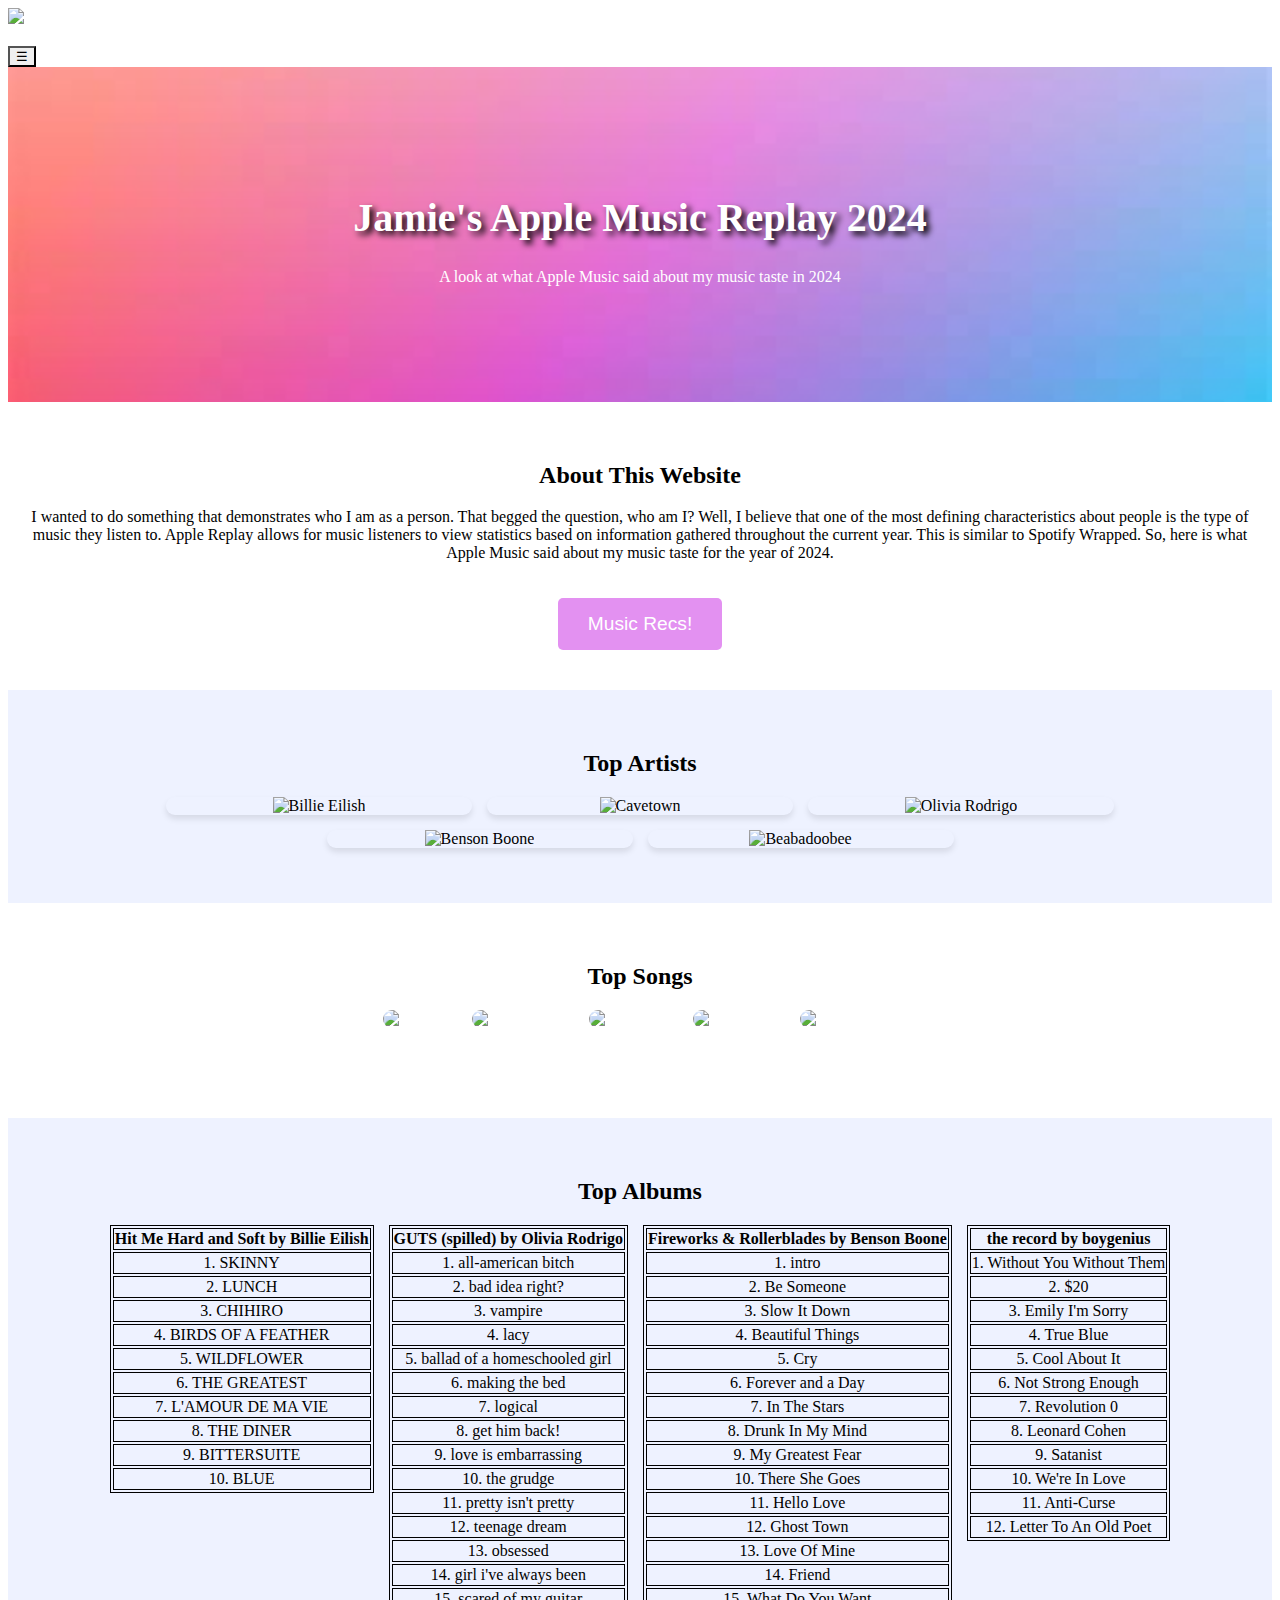
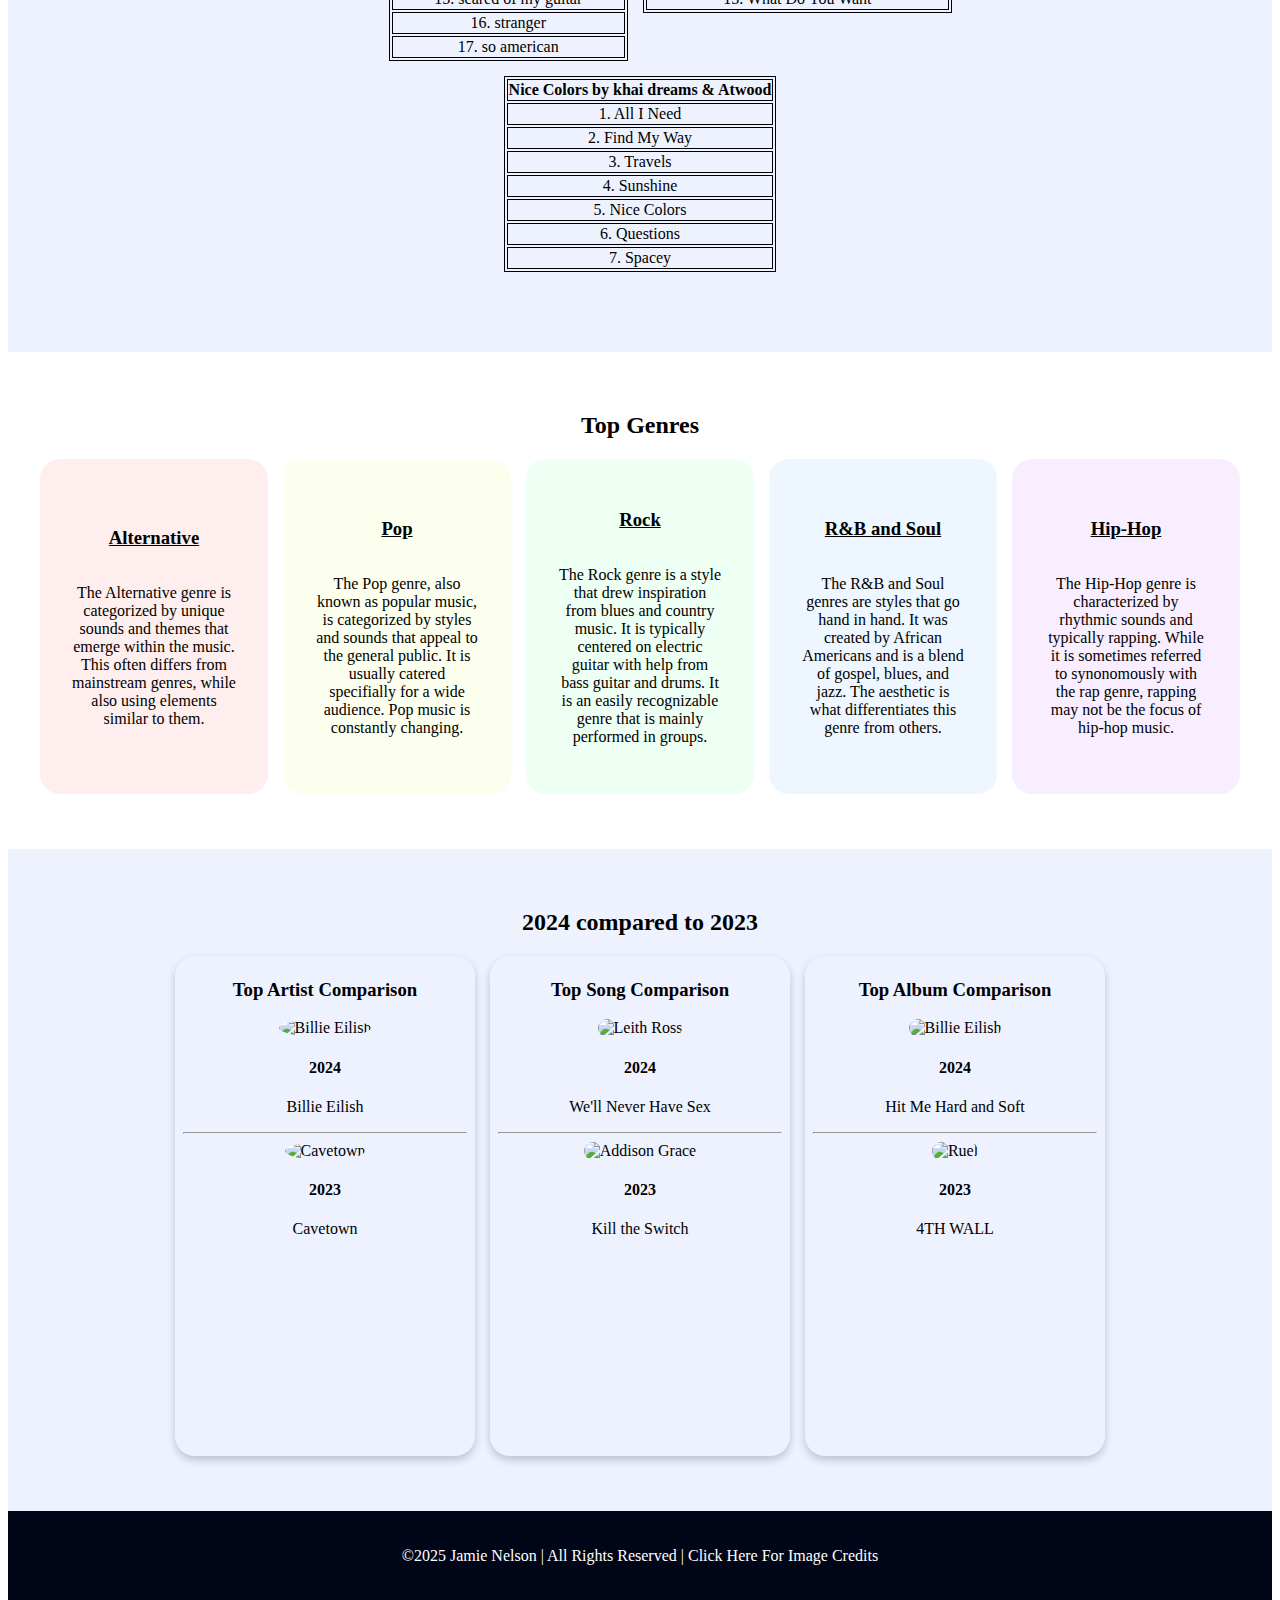
==== index.html @ 1825f65f "Update and rename project4.html to index.html" ====
<!DOCTYPE html>
<html lang="en">

<head>
    <meta charset="UTF-8">
    <meta name="viewport" content="width=device-width, intial scale=1.0">
    <title>Apple Music Replay 2024</title>
    <link rel="stylesheet" href="project4.css">
</head>

<body>

    <nav class="navbar">
        <a href="project4.html" class="logo">
            <img src="images/musicimg.png" class="nav-img">
        </a>
            <div class="nav-links" id="navLinks">
                <a href="project4.html">Home</a>
                <a href="aboutme.html">About Me</a>
                <a href="citations.html">Citations</a>
               <!-- <a href="citations.html">Citations</a> -->
        </div>
        <button class="mobile-menu-btn" onclick="toggleMenu()">☰</button>
    </nav>

    <header class="banner">
        <h1>Jamie's Apple Music Replay 2024</h1>
        <p>A look at what Apple Music said about my music taste in 2024</p>
    </header>

    <section class="static-content">
        <h2>About This Website</h2>
        <p>I wanted to do something that demonstrates who I am as a person. That begged the question, who am I? Well, I believe that one of the most defining characteristics about people is the type of music they listen to. Apple Replay allows for music listeners to view statistics based on information gathered throughout the current year. This is similar to Spotify Wrapped. So, here is what Apple Music said about my music taste for the year of 2024.</p>
        <button onclick="document.getElementById('signup-form').style.display='block'">Music Recs!</button>
        <div id="signup-form" class="form-popup">
            <form class="form-container">
                <h2>Want to expand your music taste? Let me know and I can recommend you some awesome people to start listening to!</h2>
                <label for="name">Full Name:</label>
                <input type="text" id="name" placeholder="Enter your name" required>
                <label for="email">Email:</label>
                <input type="email" id="email" placeholder="Enter your email" required>
                <button type="submit" class="btn">Submit</button>
                <button type="button" class="btn cancel" onclick="document.getElementById('signup-form').style.display='none'">Close</button>
            </form>
        </div>
    </section>

    <section class="top-artists">
        <h2>Top Artists</h2>
        <div class="artist-container">
            <div class="container-item">
                <img src="images/billie.jpg" alt="Billie Eilish">
                <div class="container-item-overlay">Billie Eilish</div>
            </div>
            <div class="container-item">
                <img src="images/cavetown.jpg" alt="Cavetown">
                <div class="container-item-overlay">Cavetown</div>
            </div>
            <div class="container-item">
                <img src="images/olivia.jpg" alt="Olivia Rodrigo">
                <div class="container-item-overlay">Olivia Rodrigo</div>
            </div>
        </div>
        <div class="artist-container-2">
            <div class="container-item">
                <img src="images/benson.jpg" alt="Benson Boone">
                <div class="container-item-overlay">Benson Boone</div>
            </div>
            <div class="container-item">
                <img src="images/bea.jpg" alt="Beabadoobee">
                <div class="container-item-overlay">Beabadoobee</div>
            </div>
        </div>
    </section>

    <section class="top-songs">
        <h2>Top Songs</h2>
        <div class="songs-gallery">
            <div class="song">
                <a href="https://www.youtube.com/watch?v=EHFvp36TfYM" target="_blank">
                    <img src="images/ross.jpg" alt="Leith Ross">
                </a>
                <a href="https://www.youtube.com/watch?v=avkDj8YI5Cg" target="_blank">
                    <img src="images/addison.jpg" alt="Addison Grace">
                </a>
                <a href="https://www.youtube.com/watch?v=EO_i9nHvCEk" target="_blank">
                    <img src="images/khai.jpg" alt="Khai Dreams">
                </a>
                <a href="https://www.youtube.com/watch?v=o0tqEQ331go" target="_blank">
                    <img src="images/faye.png" alt="Faye Webster">
                </a>
            <a href="https://www.youtube.com/watch?v=6W8no5Fmogo" target="_blank">
                <img src="images/kahan.jpg" alt="Noah Kahan">
            </a>
            </div>
        </div>
    </section>

    <section class="top-albums">
        <h2>Top Albums</h2>
        <div class="album-tables">
        <div class="billie-table">
            <table>
                <thead>
                    <tr>
                        <th scope="col"><b>Hit Me Hard and Soft by Billie Eilish</b></th>
                    </tr>
                </thead>
                <tbody>
                    <tr>
                        <td>1. SKINNY</td>
                    <tr>
                        <td>2. LUNCH</td>
                    </tr>
                    <tr>
                        <td>3. CHIHIRO</td>
                    </tr>
                    <tr>
                        <td>4. BIRDS OF A FEATHER</td>
                    </tr>
                    <tr>
                        <td>5. WILDFLOWER</td>
                    </tr>
                    <tr>
                        <td>6. THE GREATEST</td>
                    </tr>
                    <tr>
                        <td>7. L'AMOUR DE MA VIE</td>
                    </tr>
                    <tr>
                        <td>8. THE DINER</td>
                    </tr>
                    <tr>
                        <td>9. BITTERSUITE</td>
                    </tr>
                    <tr>
                        <td>10. BLUE</td>
                    </tr>
                </tbody>
            </table>
            </div>

            <div class="olivia-table">
                <table>
                    <thead>
                        <tr>
                            <th scope="col"><b>GUTS (spilled) by Olivia Rodrigo</b></th>
                        </tr>
                    </thead>
                    <tbody>
                        <tr>
                            <td>1. all-american bitch</td>
                        <tr>
                            <td>2. bad idea right?</td>
                        </tr>
                        <tr>
                            <td>3. vampire</td>
                        </tr>
                        <tr>
                            <td>4. lacy</td>
                        </tr>
                        <tr>
                            <td>5. ballad of a homeschooled girl</td>
                        </tr>
                        <tr>
                            <td>6. making the bed</td>
                        </tr>
                        <tr>
                            <td>7. logical</td>
                        </tr>
                        <tr>
                            <td>8. get him back!</td>
                        </tr>
                        <tr>
                            <td>9. love is embarrassing</td>
                        </tr>
                        <tr>
                            <td>10. the grudge</td>
                        </tr>
                        <tr>
                            <td>11. pretty isn't pretty</td>
                        </tr>
                        <tr>
                            <td>12. teenage dream</td>
                        </tr>
                        <tr>
                            <td>13. obsessed</td>
                        </tr>
                        <tr>
                            <td>14. girl i've always been</td>
                        </tr>
                        <tr>
                            <td>15. scared of my guitar</td>
                        </tr>
                        <tr>
                            <td>16. stranger</td>
                        </tr>
                        <tr>
                            <td>17. so american</td>
                        </tr>
                    </tbody>
                </table>
            </div>

            <div class="beson-table">
                <table>
                    <thead>
                        <tr>
                            <th scope="col"><b>Fireworks & Rollerblades by Benson Boone</b></th>
                        </tr>
                    </thead>
                    <tbody>
                        <tr>
                            <td>1. intro</td>
                        <tr>
                            <td>2. Be Someone</td>
                        </tr>
                        <tr>
                            <td>3. Slow It Down</td>
                        </tr>
                        <tr>
                            <td>4. Beautiful Things</td>
                        </tr>
                        <tr>
                            <td>5. Cry</td>
                        </tr>
                        <tr>
                            <td>6. Forever and a Day</td>
                        </tr>
                        <tr>
                            <td>7. In The Stars</td>
                        </tr>
                        <tr>
                            <td>8. Drunk In My Mind</td>
                        </tr>
                        <tr>
                            <td>9. My Greatest Fear</td>
                        </tr>
                        <tr>
                            <td>10. There She Goes</td>
                        </tr>
                        <tr>
                            <td>11. Hello Love</td>
                        </tr>
                        <tr>
                            <td>12. Ghost Town</td>
                        </tr>
                        <tr>
                            <td>13. Love Of Mine</td>
                        </tr>
                        <tr>
                            <td>14. Friend</td>
                        </tr>
                        <tr>
                            <td>15. What Do You Want</td>
                        </tr>
                    </tbody>
                </table>
            </div>

            <div class="boygenuis-table">
                <table>
                    <thead>
                        <tr>
                            <th scope="col"><b>the record by boygenius</b></th>
                        </tr>
                    </thead>
                    <tbody>
                        <tr>
                            <td>1. Without You Without Them</td>
                        <tr>
                            <td>2. $20</td>
                        </tr>
                        <tr>
                            <td>3. Emily I'm Sorry</td>
                        </tr>
                        <tr>
                            <td>4. True Blue</td>
                        </tr>
                        <tr>
                            <td>5. Cool About It</td>
                        </tr>
                        <tr>
                            <td>6. Not Strong Enough</td>
                        </tr>
                        <tr>
                            <td>7. Revolution 0</td>
                        </tr>
                        <tr>
                            <td>8. Leonard Cohen</td>
                        </tr>
                        <tr>
                            <td>9. Satanist</td>
                        </tr>
                        <tr>
                            <td>10. We're In Love</td>
                        </tr>
                        <tr>
                            <td>11. Anti-Curse</td>
                        </tr>
                        <tr>
                            <td>12. Letter To An Old Poet</td>
                        </tr>
                    </tbody>
                </table>
            </div>

            <div class="khai-table">
                <table>
                    <thead>
                        <tr>
                            <th scope="col"><b>Nice Colors by khai dreams & Atwood</b></th>
                        </tr>
                    </thead>
                    <tbody>
                        <tr>
                            <td>1. All I Need</td>
                        <tr>
                            <td>2. Find My Way</td>
                        </tr>
                        <tr>
                            <td>3. Travels</td>
                        </tr>
                        <tr>
                            <td>4. Sunshine</td>
                        </tr>
                        <tr>
                            <td>5. Nice Colors</td>
                        </tr>
                        <tr>
                            <td>6. Questions</td>
                        </tr>
                        <tr>
                            <td>7. Spacey</td>
                        </tr>
                    </tbody>
                </table>
            </div>
        </div>
    </section>

    <section class="genres">
        <h2>Top Genres</h2>
        <div class="genres-grid">
            <div class="genre alternative">
                <h3><u>Alternative</u></h3>
                <p>The Alternative genre is categorized by unique sounds and themes that emerge within the music. This often differs from mainstream genres, while also using elements similar to them.</p>
            </div>
            <div class="genre pop">
                <h3><u>Pop</u></h3>
                <p>The Pop genre, also known as popular music, is categorized by styles and sounds that appeal to the general public. It is usually catered specifially for a wide audience. Pop music is constantly changing.</p>
            </div>
            <div class="genre rock">
                <h3><u>Rock</u></h3>
                <p>The Rock genre is a style that drew inspiration from blues and country music. It is typically centered on electric guitar with help from bass guitar and drums. It is an easily recognizable genre that is mainly performed in groups.</p>
            </div>
            <div class="genre soul">
                <h3><u>R&B and Soul</u></h3>
                <p>The R&B and Soul genres are styles that go hand in hand. It was created by African Americans and is a blend of gospel, blues, and jazz. The aesthetic is what differentiates this genre from others.</p>
            </div>
            <div class="genre hip-hop">
                <h3><u>Hip-Hop</u></h3>
                <p>The Hip-Hop genre is characterized by rhythmic sounds and typically rapping. While it is sometimes referred to synonomously with the rap genre, rapping may not be the focus of hip-hop music.</p>
            </div>
        </div>
    </section>

    <section class="comparison">
        <h2>2024 compared to 2023</h2>
        <div class="comp-grid">
            <div class="artist-comp">
                <h3>Top Artist Comparison</h3>
                <img class="hmhas-img" src="images/hmhas.png" alt="Billie Eilish">
                <div class="container">
                    <h4>2024</h4>
                    <p>Billie Eilish</p>
                </div>
                <hr>
                <img class="robin-img" src="images/robin.jpg" alt="Cavetown">
                <div class="container">
                    <h4>2023</h4>
                    <p>Cavetown</p>
                </div>
            </div>
            <div class="song-comp">
                <h3>Top Song Comparison</h3>
                <img class="leith-img" src="images/ross.jpg" alt="Leith Ross">
                <div class="container">
                    <h4>2024</h4>
                    <p>We'll Never Have Sex</p>
                </div>
                <hr>
                <img class="grace-img" src="images/immaturing.jpg" alt="Addison Grace">
                <div class="container">
                    <h4>2023</h4>
                    <p>Kill the Switch</p>
                </div>
            </div>
            <div class="album-comp">
                <h3>Top Album Comparison</h3>
                <img class="eilish-img" src="images/eilishalbum.jpg" alt="Billie Eilish">
                <div class="container">
                    <h4>2024</h4>
                    <p>Hit Me Hard and Soft</p>
                </div>
                <hr>
                <img class="wall-img" src="images/4wall.jpg" alt="Ruel">
                <div class="container">
                    <h4>2023</h4>
                    <p>4TH WALL</p>
                </div>
            </div>
        </div>
    </section>

    <footer>
        <p>
            &copy;2025 Jamie Nelson 
            | 
            All Rights Reserved 
            | 
            <a href="https://docs.google.com/document/d/1cYRvYwwZ8LylszSartQWg-EEvl5zUeFM9JpId_rjpEs/edit?usp=sharingClick" target="_blank"> Click Here For Image Credits</a>
        </p>
    </footer>
</body>
</html>
---- project4.css ----
* {
    box-sizing:border-box;
}

/* header styling */
.banner h1 {
    font-size: 2.5em;
}

.banner {
    background: url(header.jpg) center / cover no-repeat;
    text-align: center;
    color: white;
    padding: 100px 20px;
}

h1 {
    display: block;
    font-size: 2em;
    margin-block-start: 0.67em;
    margin-block-end: 0.67em;
    margin-inline-start: 0px;
    margin-inline-end: 0px;
    font-weight: bold;
    unicode-bidi: isolate;
    font-family: 'Times New Roman', Times, serif;
    text-shadow: 4px 4px 6px black;
}

/* button styling and functionability */
.static-content {
    text-align: center;
    padding: 40px 20px;
    background: white;
}

.static-content button {
    background: #e391f1;
    color: white;
    padding: 15px 30px;
    border: none;
    cursor: pointer;
    font-size: 1.2em;
    border-radius: 5px;
    margin-top: 20px;
}

.form-container .btn {
    background: #e391f1;
    color: white;
    padding: 10px;
    margin-top: 10px;
    border: none;
    cursor: pointer;
    font-size: 1em;
    border-radius: 5px;
}

/* * form styling and functionability */
.form-popup {
    display: none;
    position: fixed;
    top: 50%;
    left: 50%;
    transform: translate(-50%, -50%);
    background: white;
    padding: 20px;
    border-radius: 10px;
    box-shadow: 0 0 15px rgba(0, 0, 0, 0.2);
    width: 400px;
    z-index:3000;
}

.form-container {
    display: flex;
    flex-direction: column;
}

.form-container input {
    padding: 10px;
    margin-top: 5px;
    border: 1px solid #ccc;
    border-radius: 5px;
}

input:not([type="image" i], [type="range" i], [type="checkbox" i], [type="radio" i]) {
    overflow: clip !important;
}

.form-container label {
    font-weight: bold;
    margin-top: 10px;
}

label {
    cursor: default;
}

div {
    display: block;
    unicode-bidi: isolate;
}

/* button styling and functionability */
button {
    appearance: auto;
    color: buttontext;
    letter-spacing: normal;
    word-spacing: normal;
    line-height: normal;
    text-transform: none;
    text-indent: 0px;
    text-shadow: none;
    display: inline-block;
    text-align: center;
    align-items: flex-start;
    cursor: default;
    box-sizing: border-box;
    background-color: buttonface;
    margin: 0em;
    padding-block: 1px;
    padding-inline: 6px;
    border-width: 2px;
    border-style: outset;
    border-color: buttonborder;
    border-image: initial;
}

input {
    text-rendering: auto;
    color: fieldtext;
    letter-spacing: normal;
    word-spacing: normal;
    line-height: normal;
    text-transform: none;
    text-indent: 0px;
    text-shadow: none;
    display: inline-block;
    text-align: start;
    appearance: auto;
    cursor: text;
    background-color: field;
    margin: 0em;
    padding: 1px 0px;
    border-width: 2px;
    border-style: inset;
    border-color: light-dark(rgb(118, 118, 118), rgb(133, 133, 133));
    border-image: initial;
    padding-block: 1px;
    padding-inline: 2px;
}

/* h2 styling */
h2 {
    display: block;
    font-size: 1.5em;
    margin-block-start: 0.83em;
    margin-block-end: 0.83em;
    margin-inline-start: 0px;
    margin-inline-end: 0px;
    font-weight: bold;
    unicode-bidi: isolate;
}

/* paragraph styling */
p {
    display: block;
    margin-block-start: 1em;
    margin-block-end: 1em;
    margin-inline-start: 0px;
    margin-inline-end: 0px;
    unicode-bidi: isolate;
}

/* top artists section */
.top-artists {
    background-color: #eef2ff;
    padding: 40px 20px;
    text-align: center;
}

/* Top Artists container */
.artist-container {
    display: flex;
    flex-wrap: wrap;
    justify-content: center;
    gap: 15px;
    margin-bottom:15px;
}

.artist-container-2 {
    display: flex;
    flex-wrap: wrap;
    justify-content: center;
    gap: 15px;
    margin-bottom: 15px;
}

/* Grid item styling */
.container-item {
    position: relative; 
    border-radius: 20px;
    overflow: hidden;
    box-shadow: 0 4px 6px rgba(0, 0, 0, 0.1);
    width: 25%;
}

/* Image styling inside grid items */
.container-item img {
    width: 100%;
    object-fit: cover;
    transition: transform 0.3s ease;
    height: 250px;
}

/* Hover effect on grid images */
.container-item:hover img {
    transform: scale(1.05);
}

/* Overlay effect on hover */
.container-item-overlay {
    position: absolute; 
    top: 0; 
    left: 0; 
    height:100%;
    width:100%;
    background-color: rgba(0, 0, 0, 0.7); 
    color: white;
    display: flex;
    align-items: center; 
    justify-content: center; 
    text-align: center; 
    font-size: 20px;
    opacity: 0; 
    transition: opacity 0.3s ease;
}

/* Show overlay on hover */
.container-item:hover .container-item-overlay {
    opacity: 1;
}

/* top songs section */
.top-songs {
    text-align: center;
    padding: 40px 20px;
    background: white;
}

.songs-gallery {
    display: flex;
    flex-wrap: wrap;
    justify-content: center;
    margin-bottom: 50px;
    gap: 15px;
}

/* top songs images styling */
.top-songs img {
    width: 200px;
    height: 200px;
    border-radius: 10px;
}

.song {
    flex: 1 1;
}

/* top albums section */
.top-albums {
    text-align: center;
    padding: 40px 20px;
    background-color:#eef2ff;
}

table, th, td {
    border: 1px solid black;
}

.album-tables {
    display: flex;
    flex-wrap:wrap;
    flex: 1 1;
    justify-content: center;
    gap: 15px;
    margin-bottom: 40px;
}

.top-albums {
    text-align: center;
    padding: 40px 20px;
    background-color:#eef2ff;
}

/* top genres section*/
.genres {
    padding: 40px 20px;
    background: #ffffff;
    text-align: center;
}

/* grid styling */
.genres-grid {
    display: grid;
    grid-template-columns: repeat(5, 1fr);
    grid-template-rows: auto auto;
    gap: 15px;
    max-width: 1200px;
    margin: 0 auto;
}

.genre {
    border-radius: 20px;
    display: flex;
    flex-direction: column;
    justify-content: center;
}

/* specified genres styling */
.genre.alternative {
    padding:2rem;
    background: #ffeeee;
    color: rgb(0, 0, 0);
}

.genre.pop {
    padding:2rem;
    background: #fcffee;
    color: rgb(0, 0, 0);
}

.genre.rock {
    padding:2rem;
    background: #eefff4;
    color: #000000;
}

.genre.soul {
    padding:2rem;
    background: #eef6ff;
    color: rgb(0, 0, 0);
}

.genre.hip-hop {
    padding:2rem;
    background: #f8eeff;
    color: #000000;
}

/* media adjustments for top genre section*/
@media (max-width: 992px) {
    .genres-grid {
        grid-template-columns: repeat(2, 1fr);
    }
    
    .genre.alternative,
    .genre.soul {
        grid-column: span 1;
    }
    
    .genre.pop,
    .genre.hip-hop {
        grid-row: span 1;
    }
}

@media (max-width: 576px) {
    .genres-grid {
        grid-template-columns: 1fr;
    }
    
    .genre {
        grid-column: 1 !important;
        grid-row: auto !important;
    }
}

/* 2024 compared to 2023 section */
.comparison {
    padding: 40px 20px;
    background-color:#eef2ff;
    text-align:center;
}

/* artists comparison section */
.artist-comp {
    box-shadow: 0 4px 8px 0 rgba(0,0,0,0.2);
    transition: 0.3s;
    width: 300px;
    height: 500px;
    border-radius: 20px; 
    padding: 4px 8px;
}
  
.hmhas-img {
    border-radius: 20px 20px 0 0;
    border-radius: 50%;
    width: 100px; 
    height: 100px;
    object-fit: cover;
}

.robin-img {
    border-radius: 20px 20px 0 0;
    border-radius: 50%;
    width: 100px; 
    height: 100px;
    object-fit: cover;
}

/* songs comparison section */
.song-comp {
    box-shadow: 0 4px 8px 0 rgba(0,0,0,0.2);
    transition: 0.3s;
    width: 300px;
    height: 500px;
    border-radius: 20px; 
    padding: 4px 8px;
}

.leith-img {
    width: 100px; 
    height: 100px;
    border-radius:10px;
}

.grace-img {
    width: 100px; 
    height: 100px;
    border-radius:10px;
}

/* ablum comparison section */
.album-comp {
    box-shadow: 0 4px 8px 0 rgba(0,0,0,0.2);
    transition: 0.3s;
    width: 300px;
    height: 500px;
    border-radius: 20px; 
    padding: 4px 8px;
}

.eilish-img {
    width: 100px; 
    height: 100px;
    border-radius:10px;
}

.wall-img {
    width: 100px; 
    height: 100px;
    border-radius:10px;
}

.comp-grid {
    display: flex;
    flex-wrap:wrap;
    flex: 1 1;
    justify-content: center;
    text-align: center;
    gap: 15px;
    margin-bottom: 15px;
}

/* footer styling */
footer {
    text-align: center;
    padding: 20px;
    background:#000517;
    color: #ffffff;
}

/* citations link */
a:link {
    color: rgb(255, 255, 255);
    background-color: transparent;
    text-decoration: none;
}

a:visited {
    color: rgb(255, 255, 255);
    background-color: transparent;
    text-decoration: none;
}
  
a:hover {
    color: #ffffff;
    background-color: transparent;
    text-decoration: underline;
  }
  
a:active {
    color: rgb(255, 255, 255);
    background-color: transparent;
    text-decoration: underline;
}
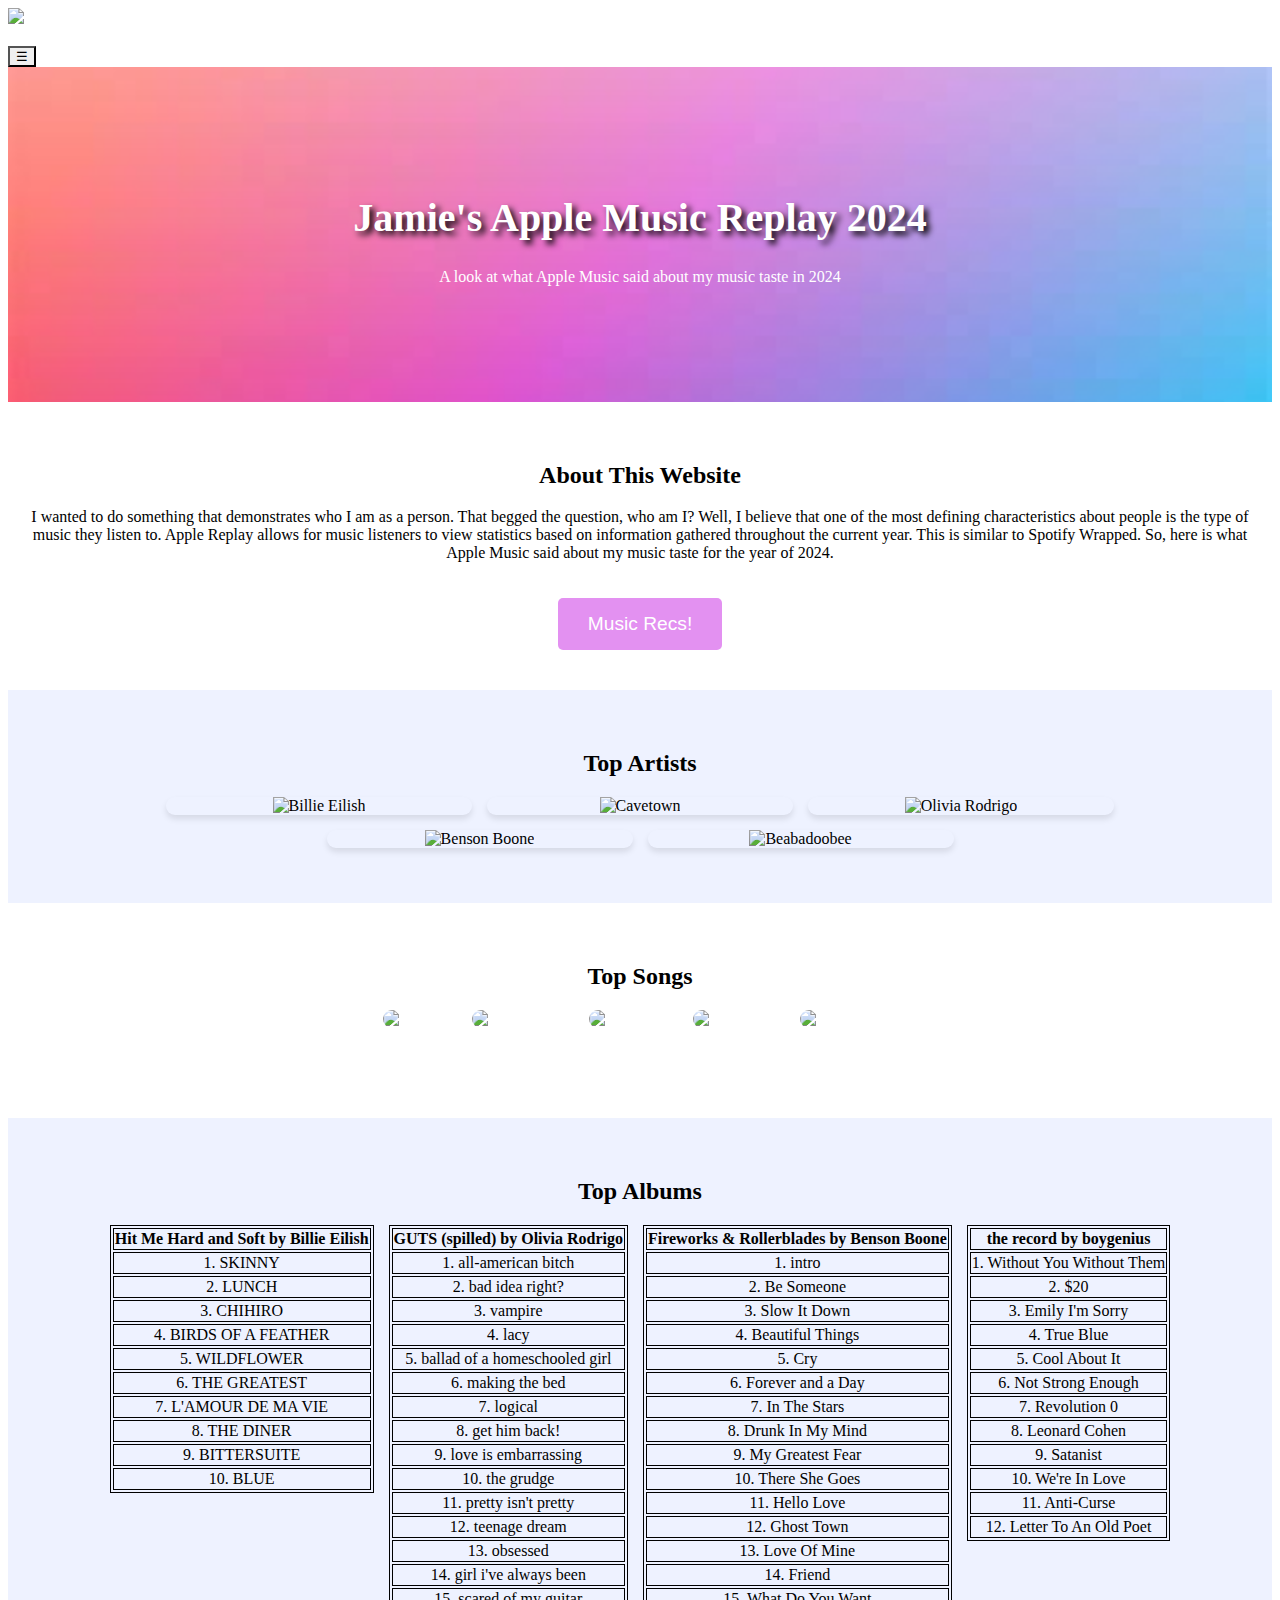
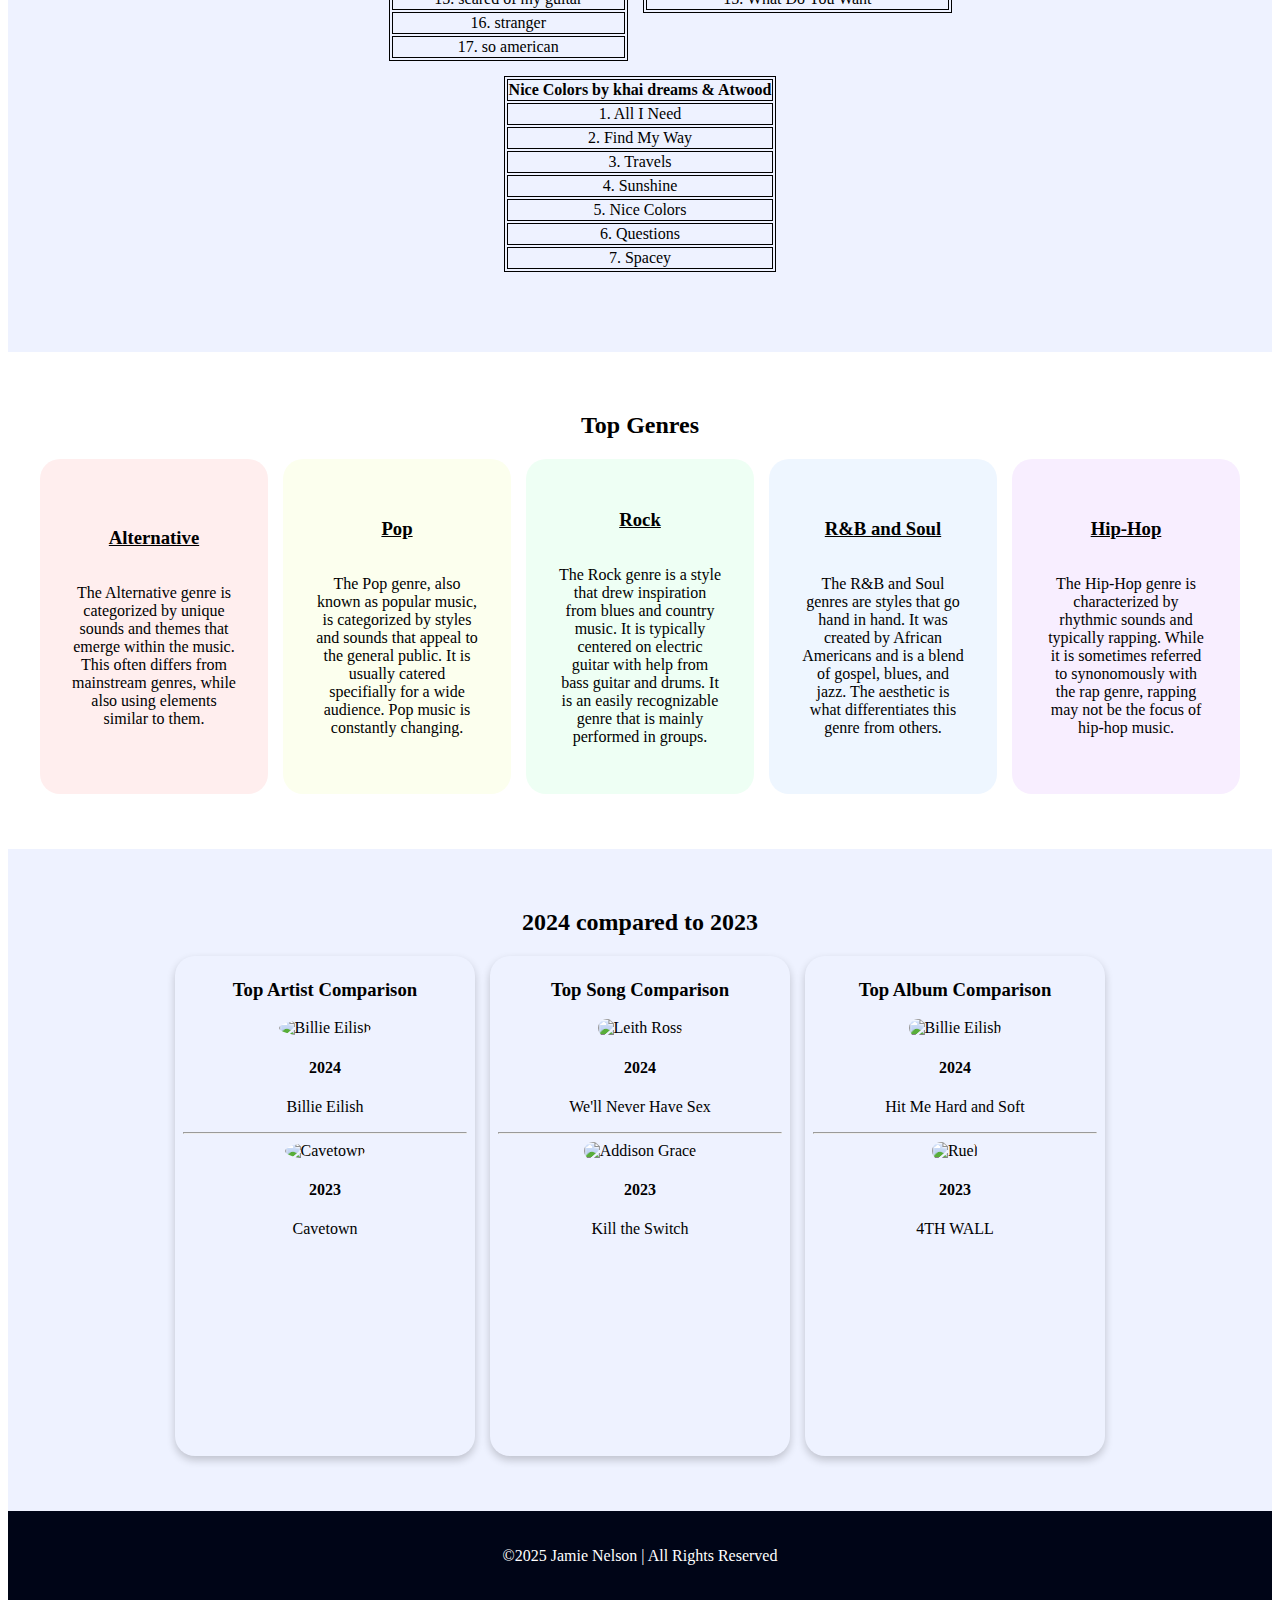
==== commit d89b8879: "Update and rename project4.html to index.html" ====
--- a/index.html
+++ b/index.html
@@ -18,7 +18,6 @@
                 <a href="project4.html">Home</a>
                 <a href="aboutme.html">About Me</a>
                 <a href="citations.html">Citations</a>
-               <!-- <a href="citations.html">Citations</a> -->
         </div>
         <button class="mobile-menu-btn" onclick="toggleMenu()">☰</button>
     </nav>
@@ -418,8 +417,6 @@
             &copy;2025 Jamie Nelson 
             | 
             All Rights Reserved 
-            | 
-            <a href="https://docs.google.com/document/d/1cYRvYwwZ8LylszSartQWg-EEvl5zUeFM9JpId_rjpEs/edit?usp=sharingClick" target="_blank"> Click Here For Image Credits</a>
         </p>
     </footer>
 </body>
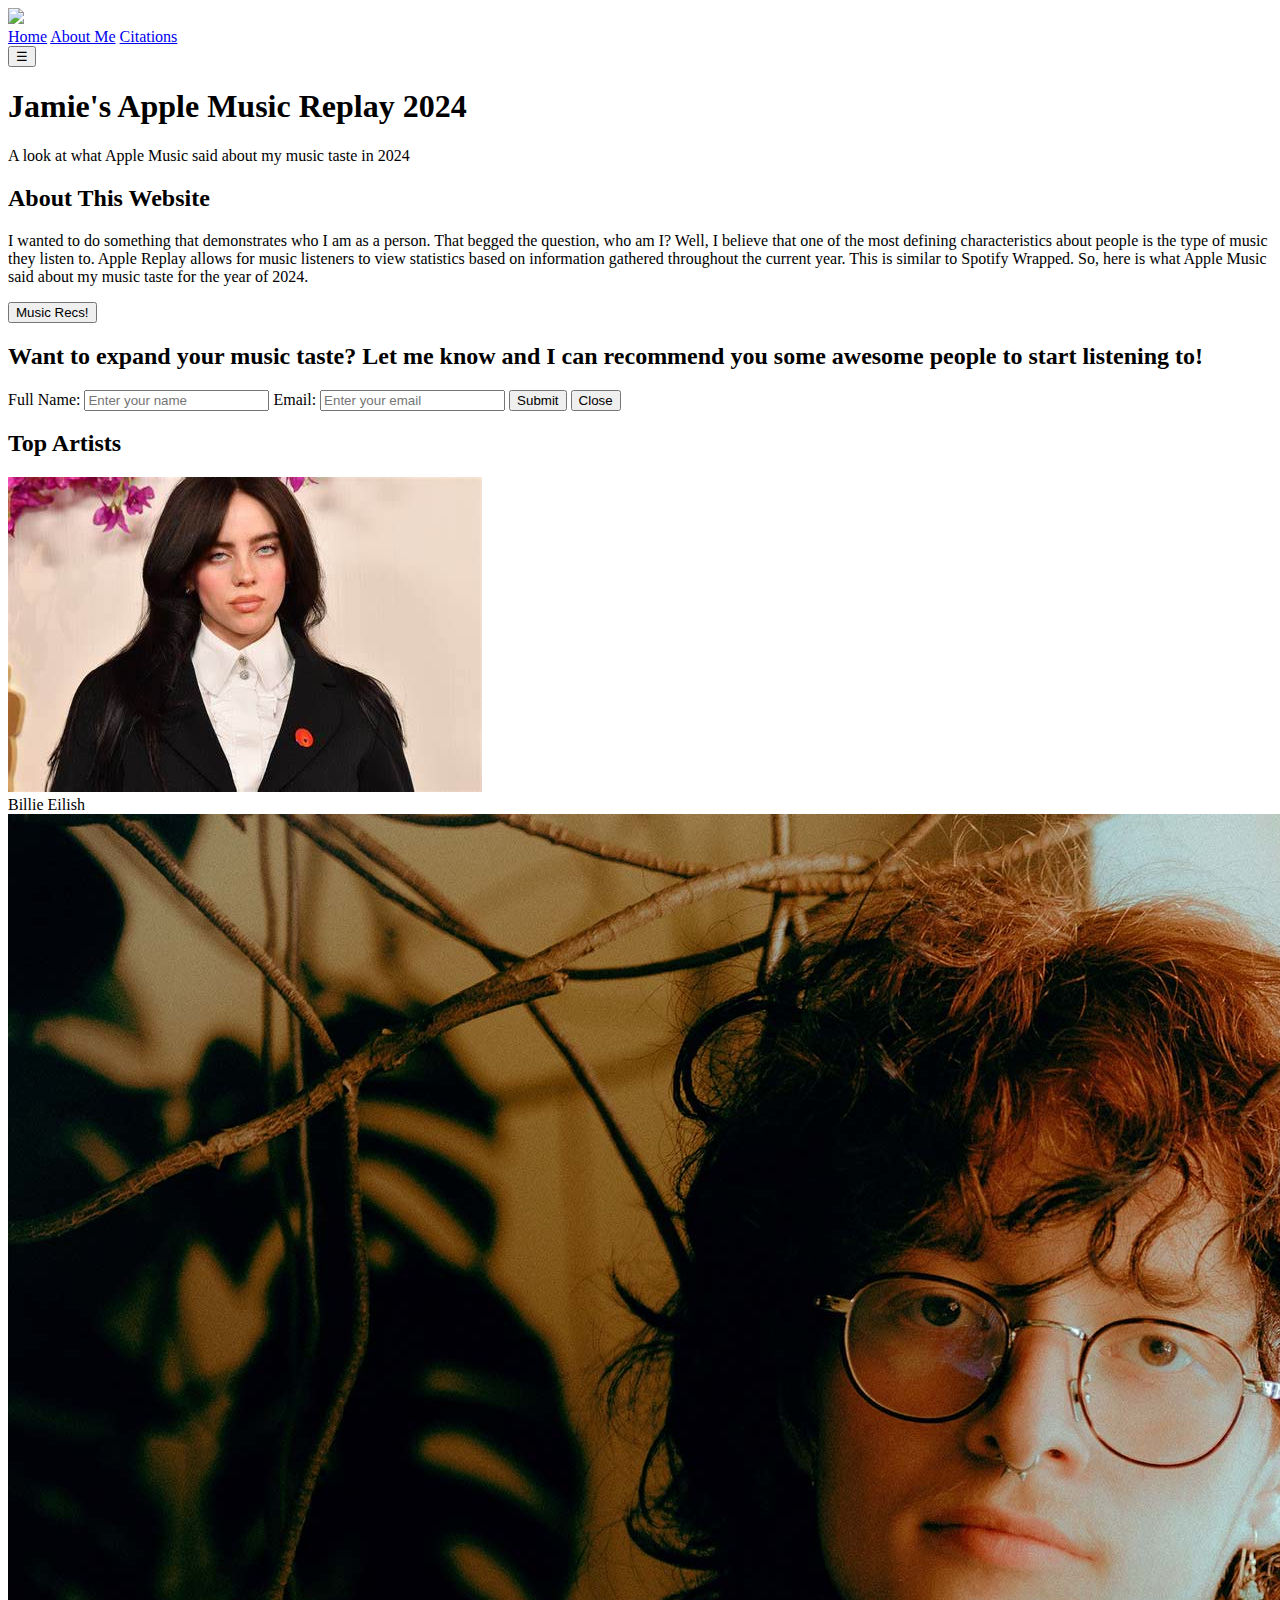
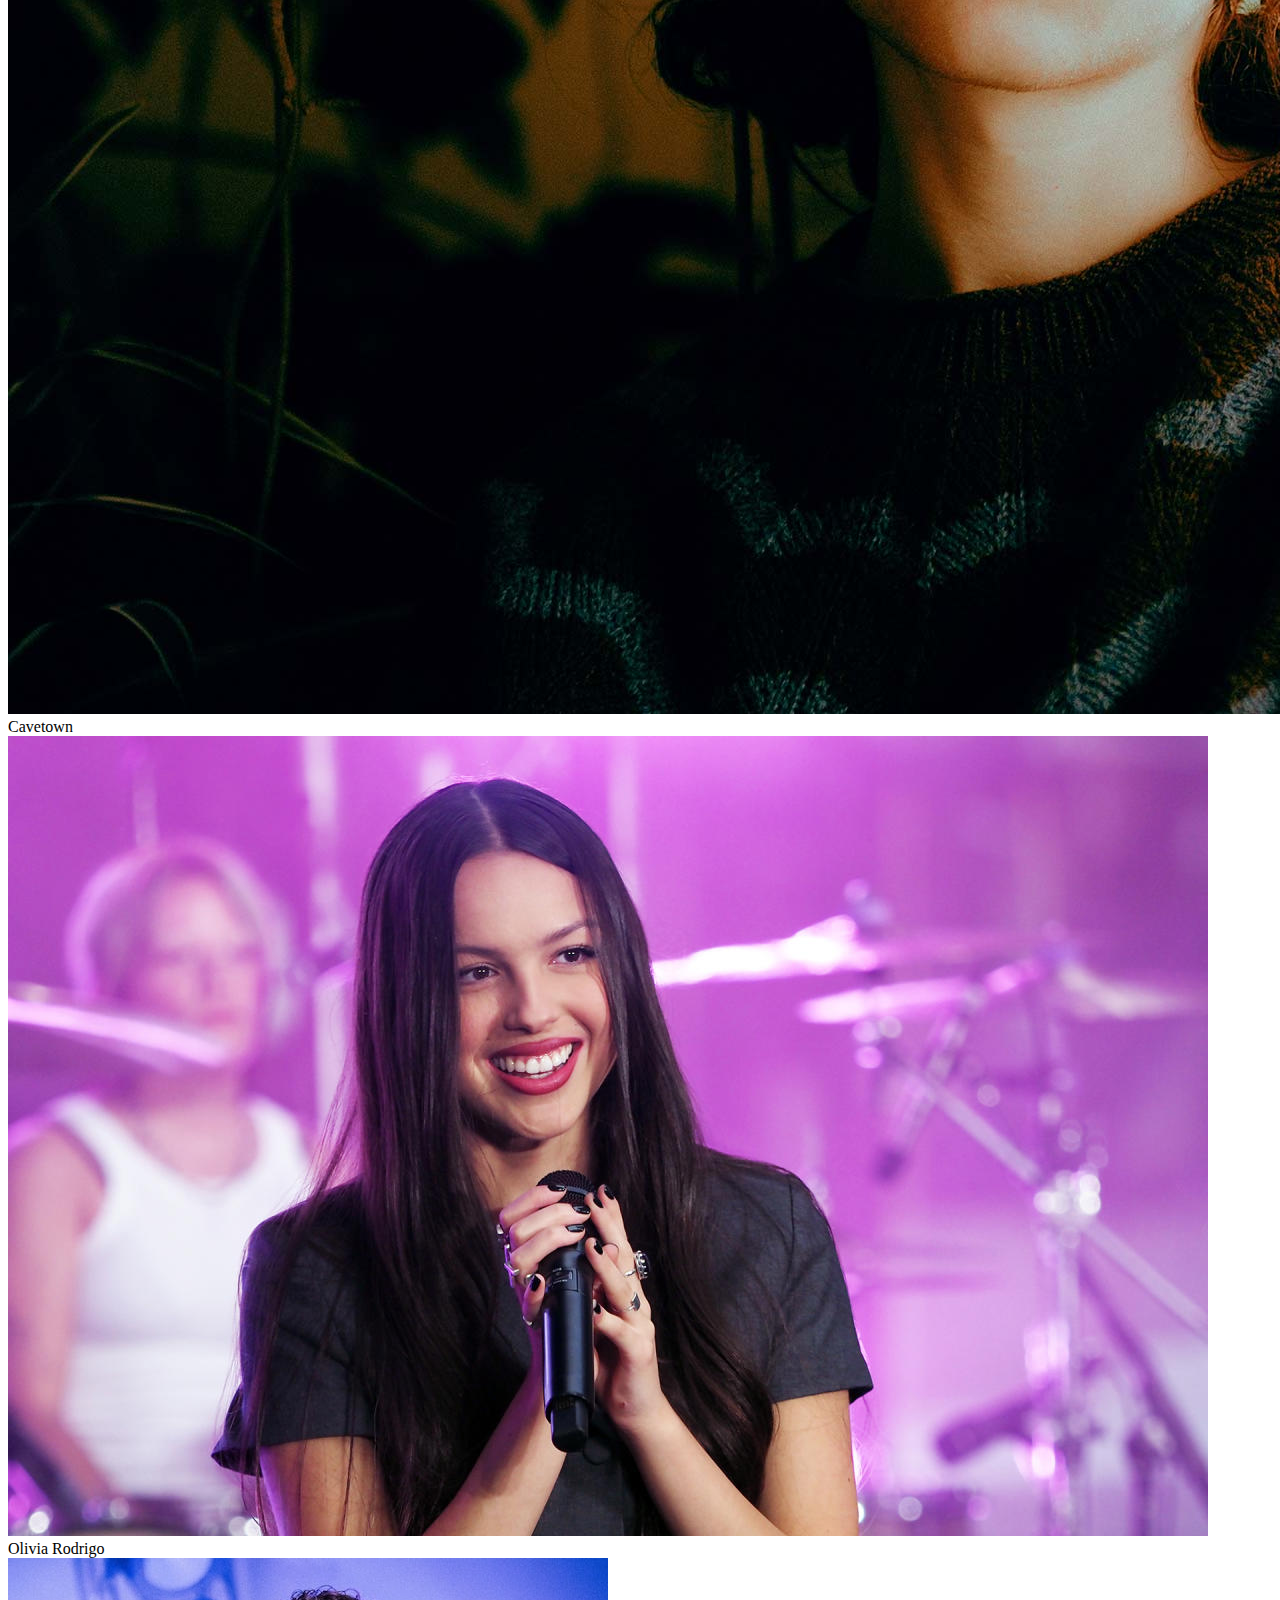
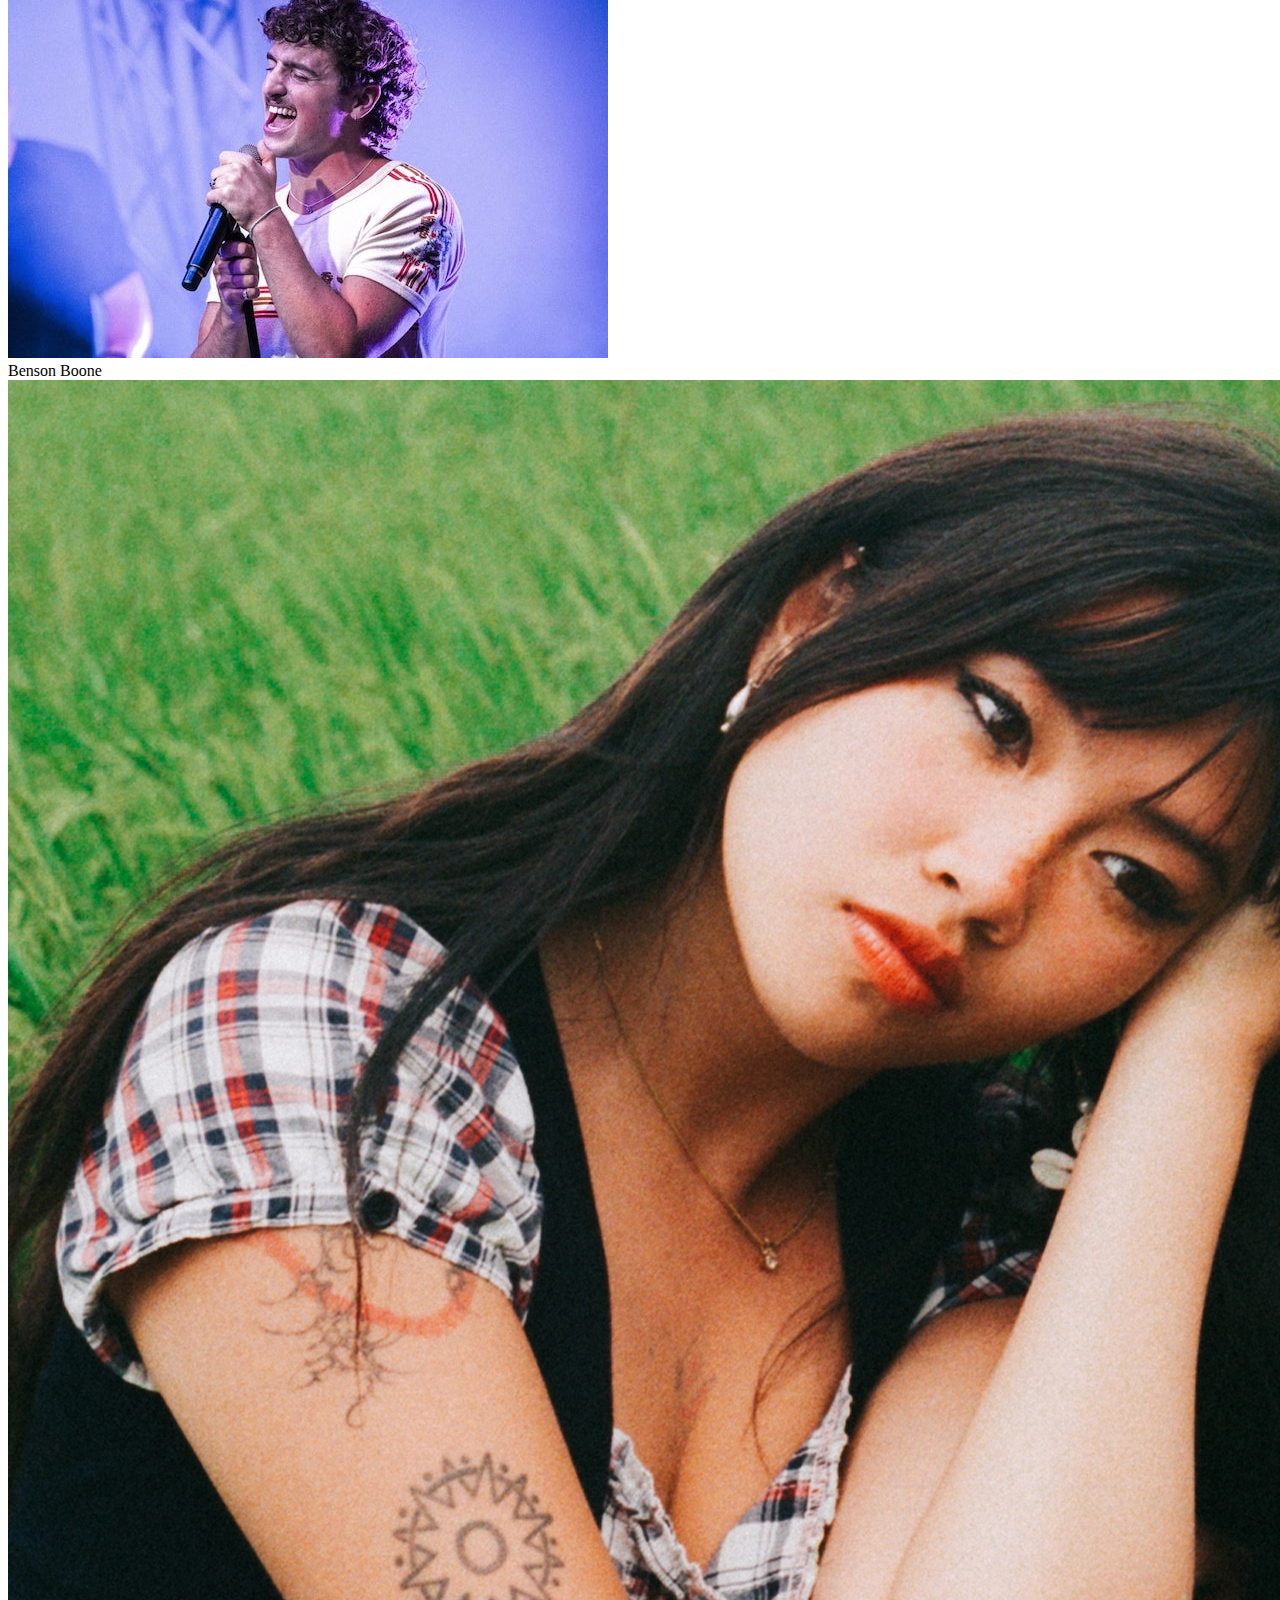
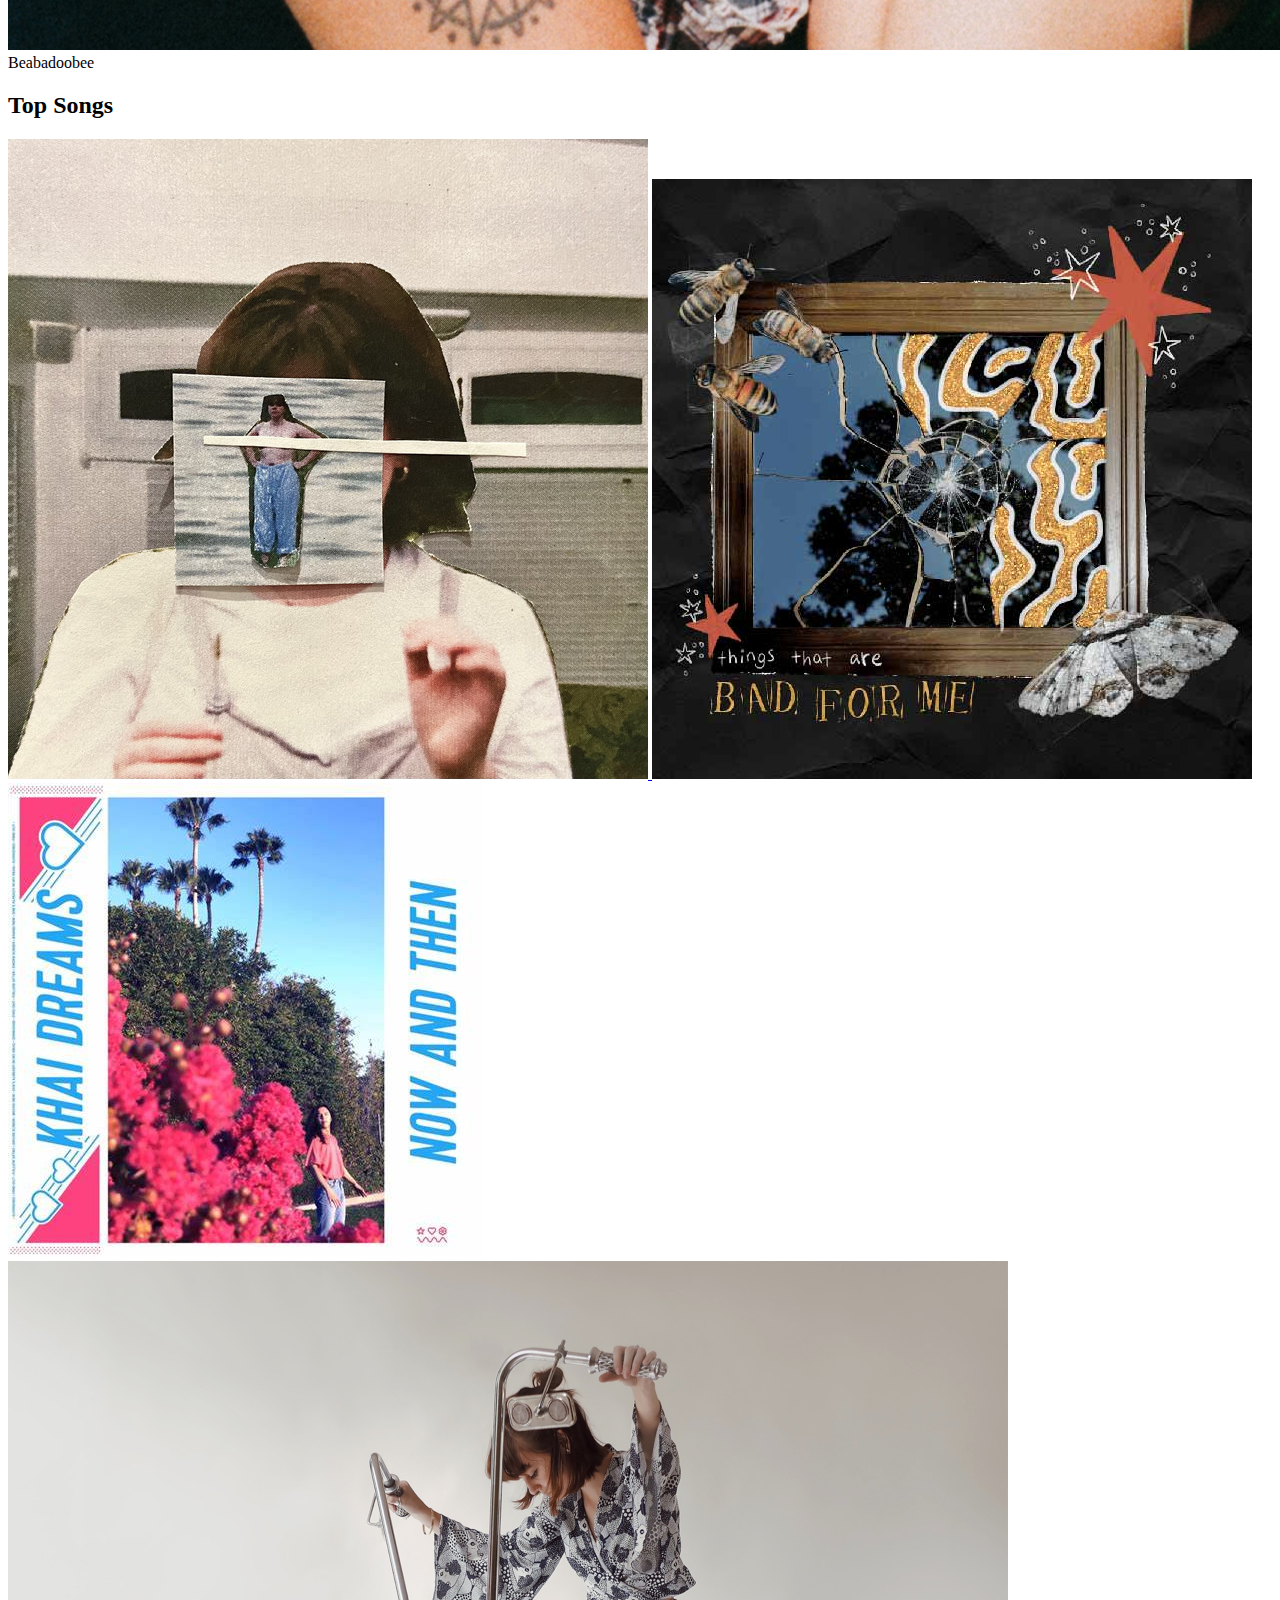
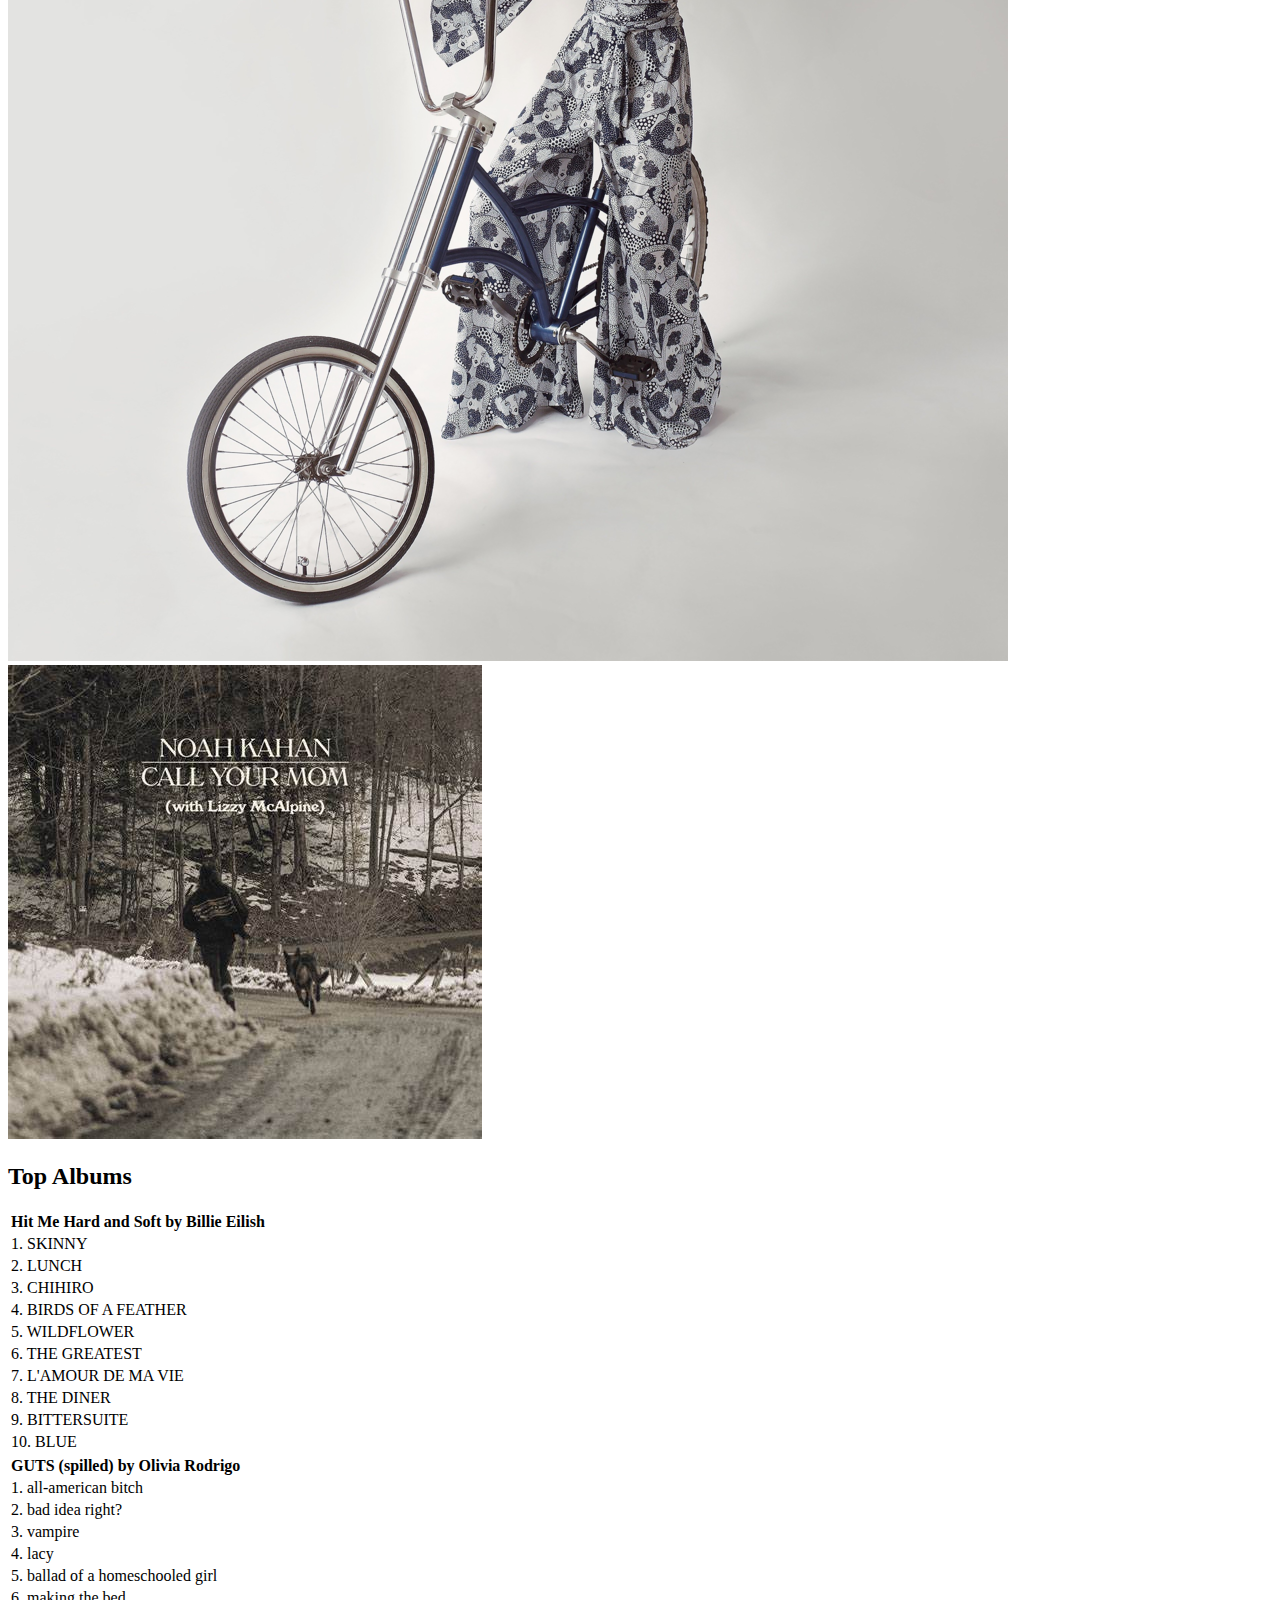
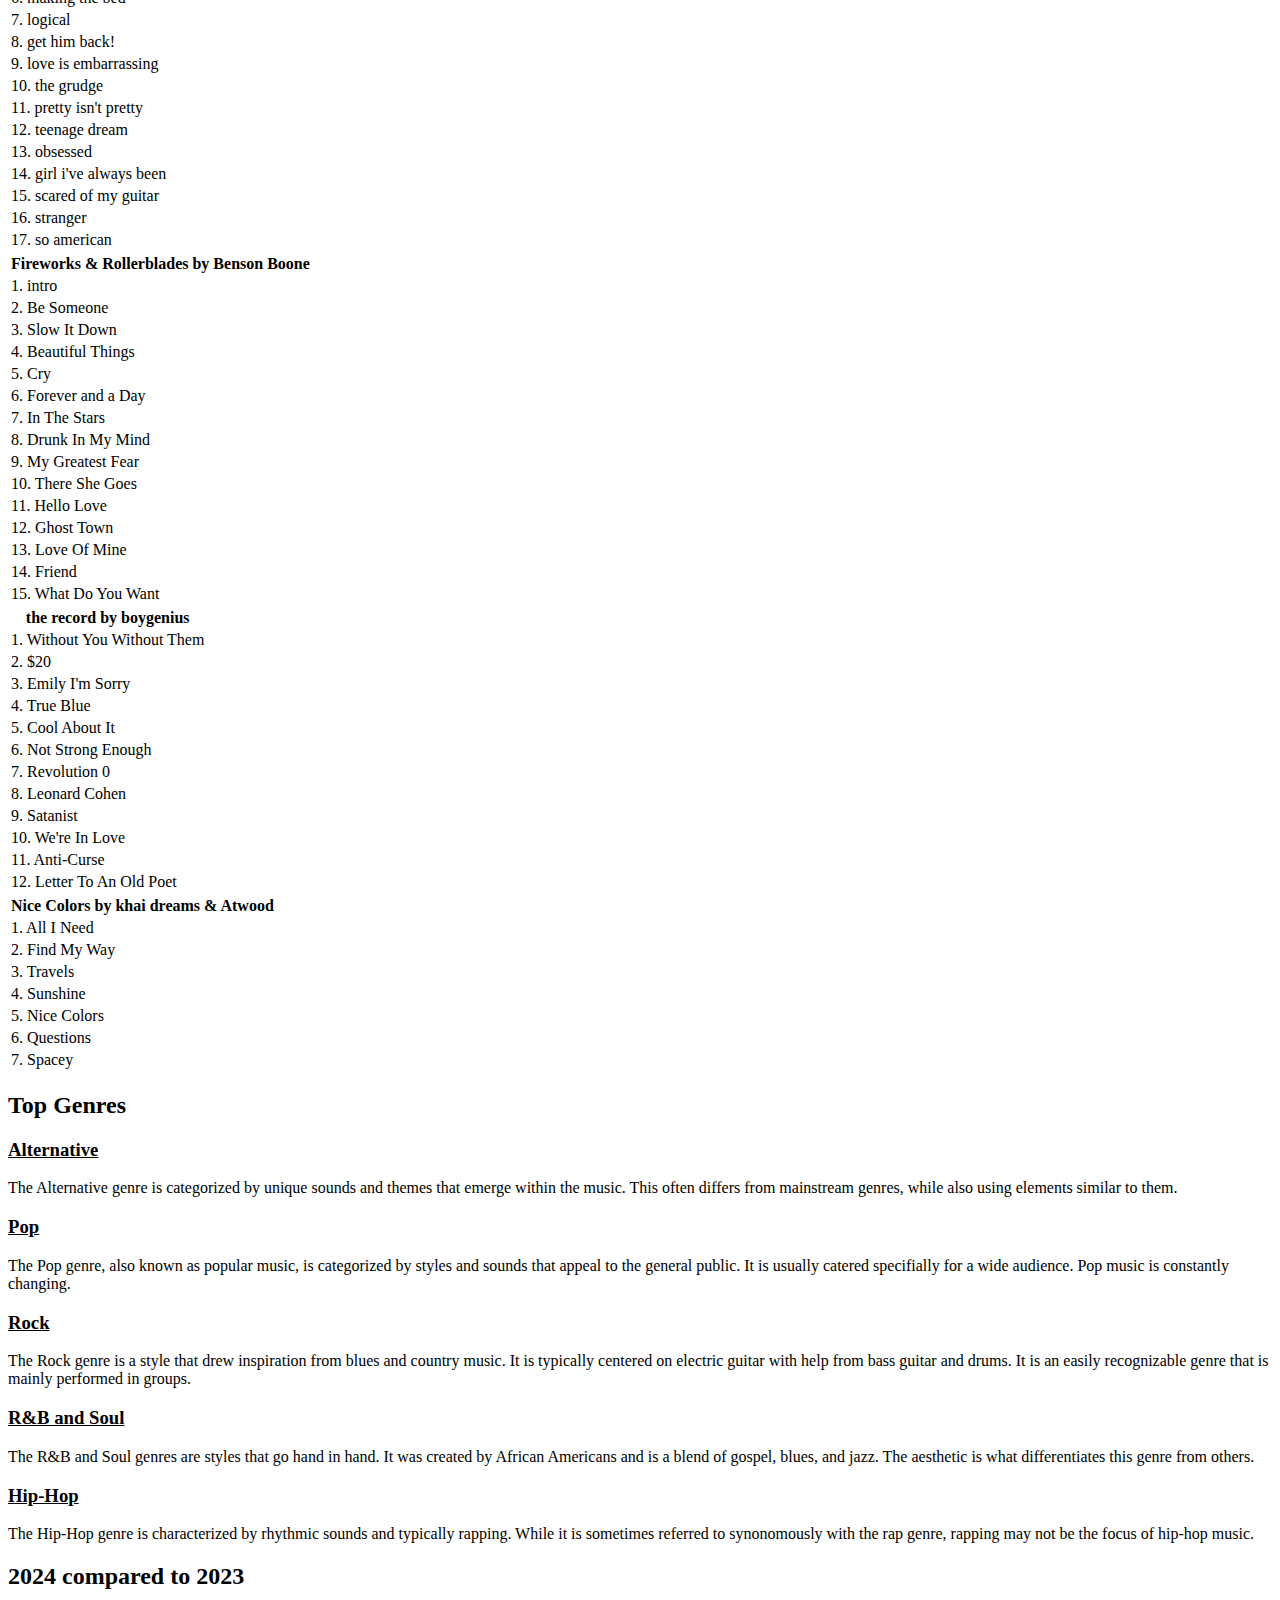
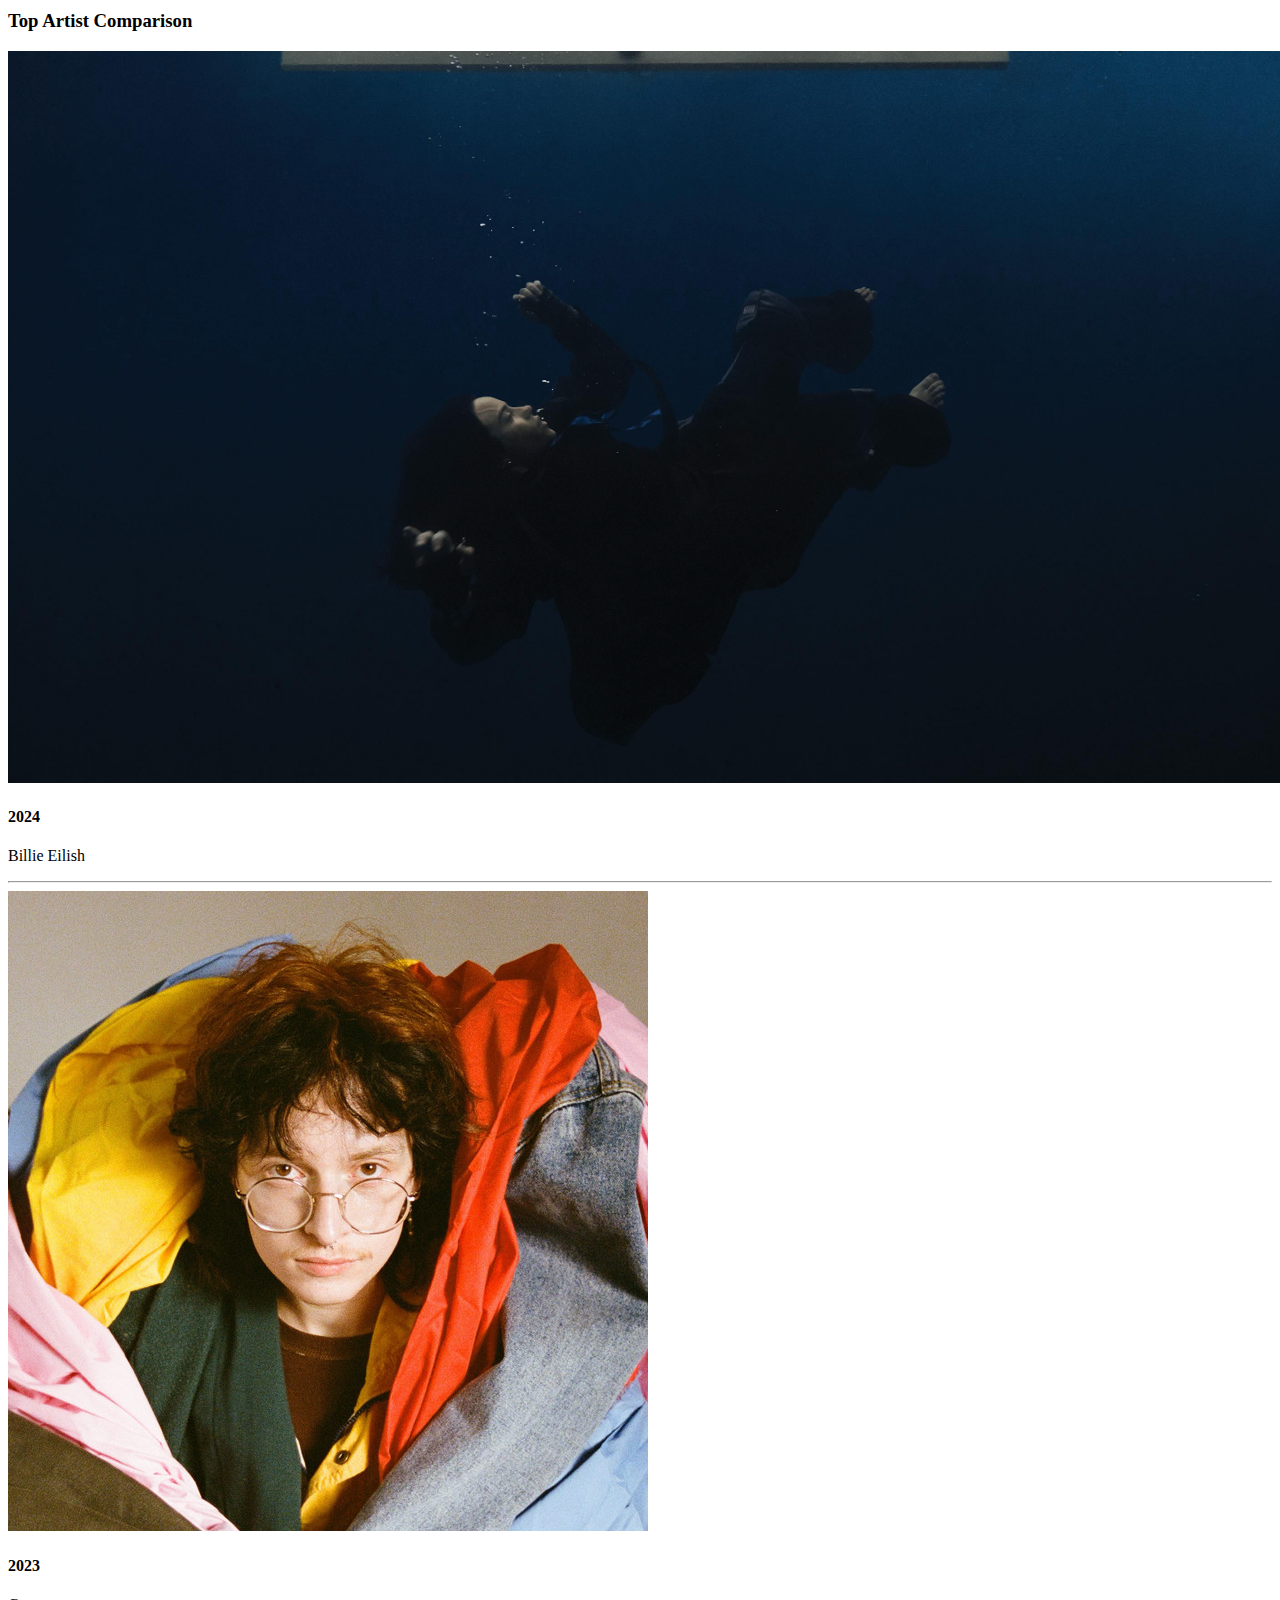
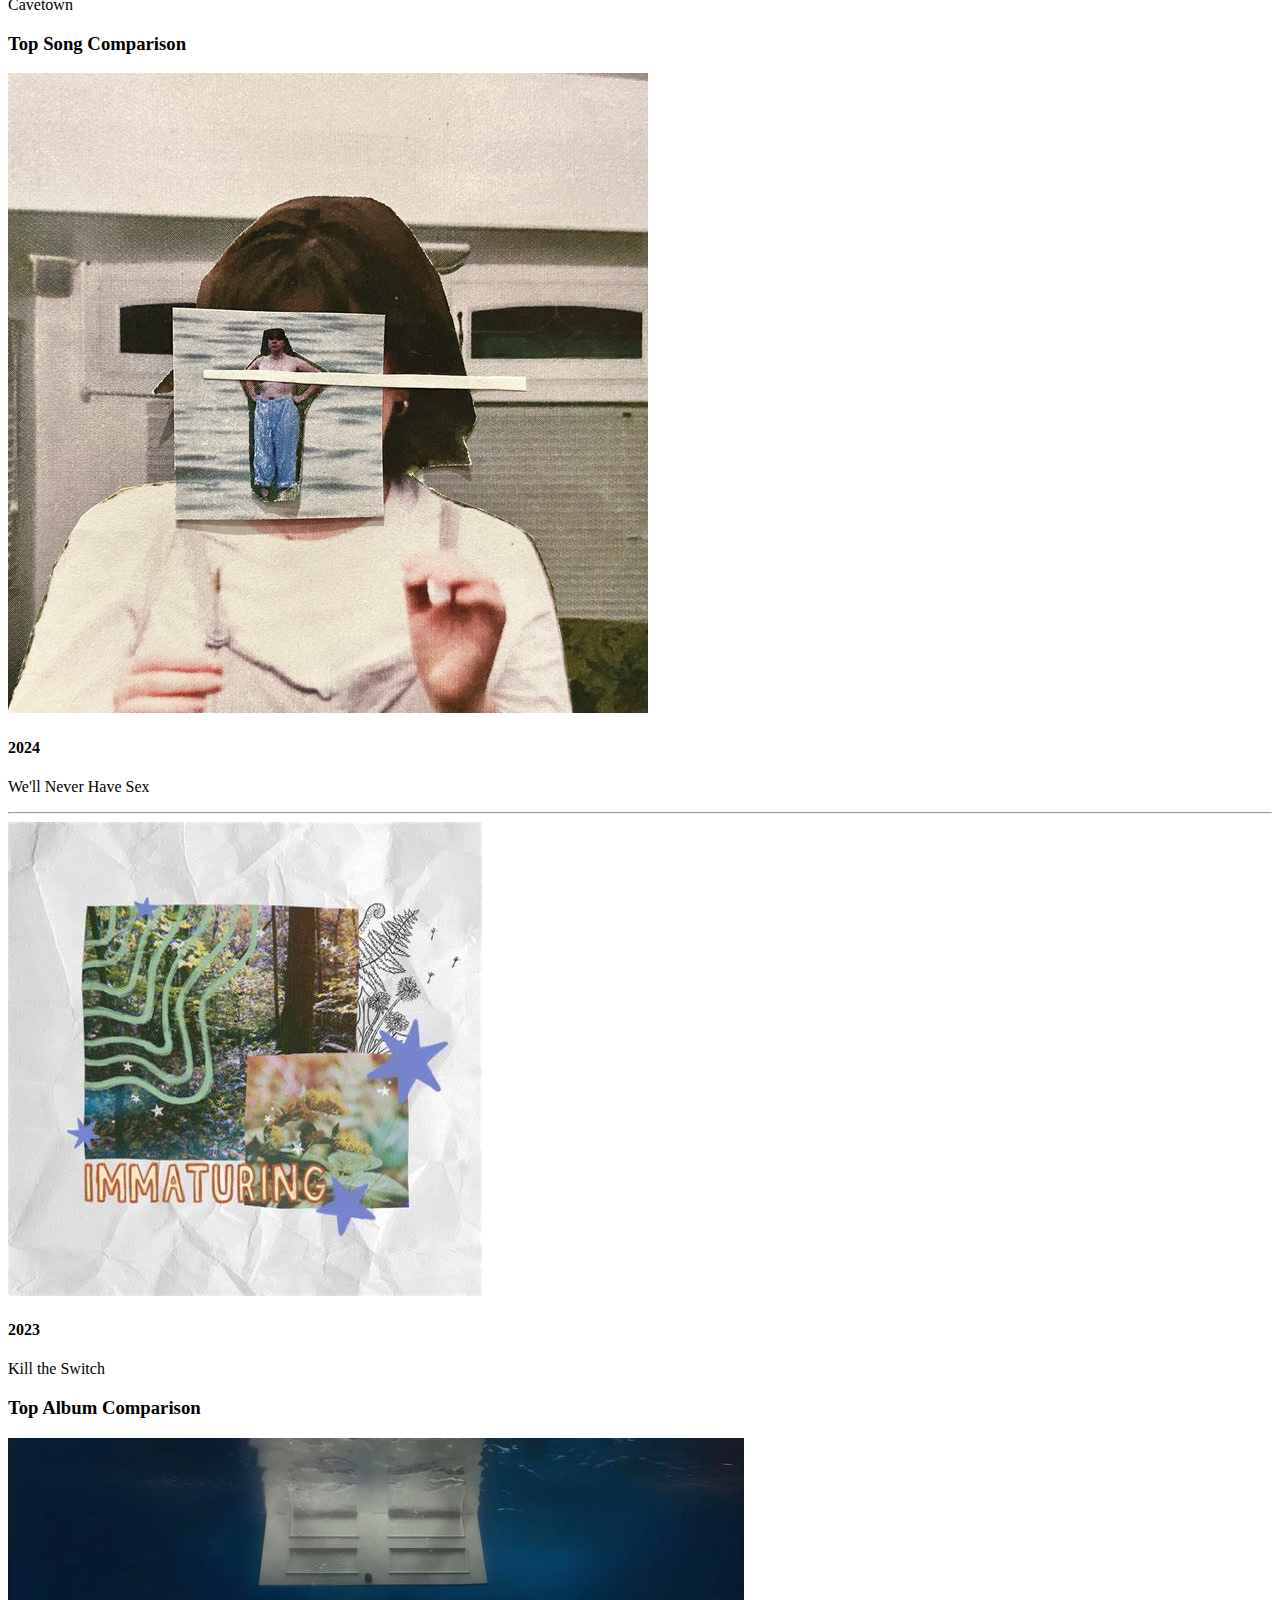
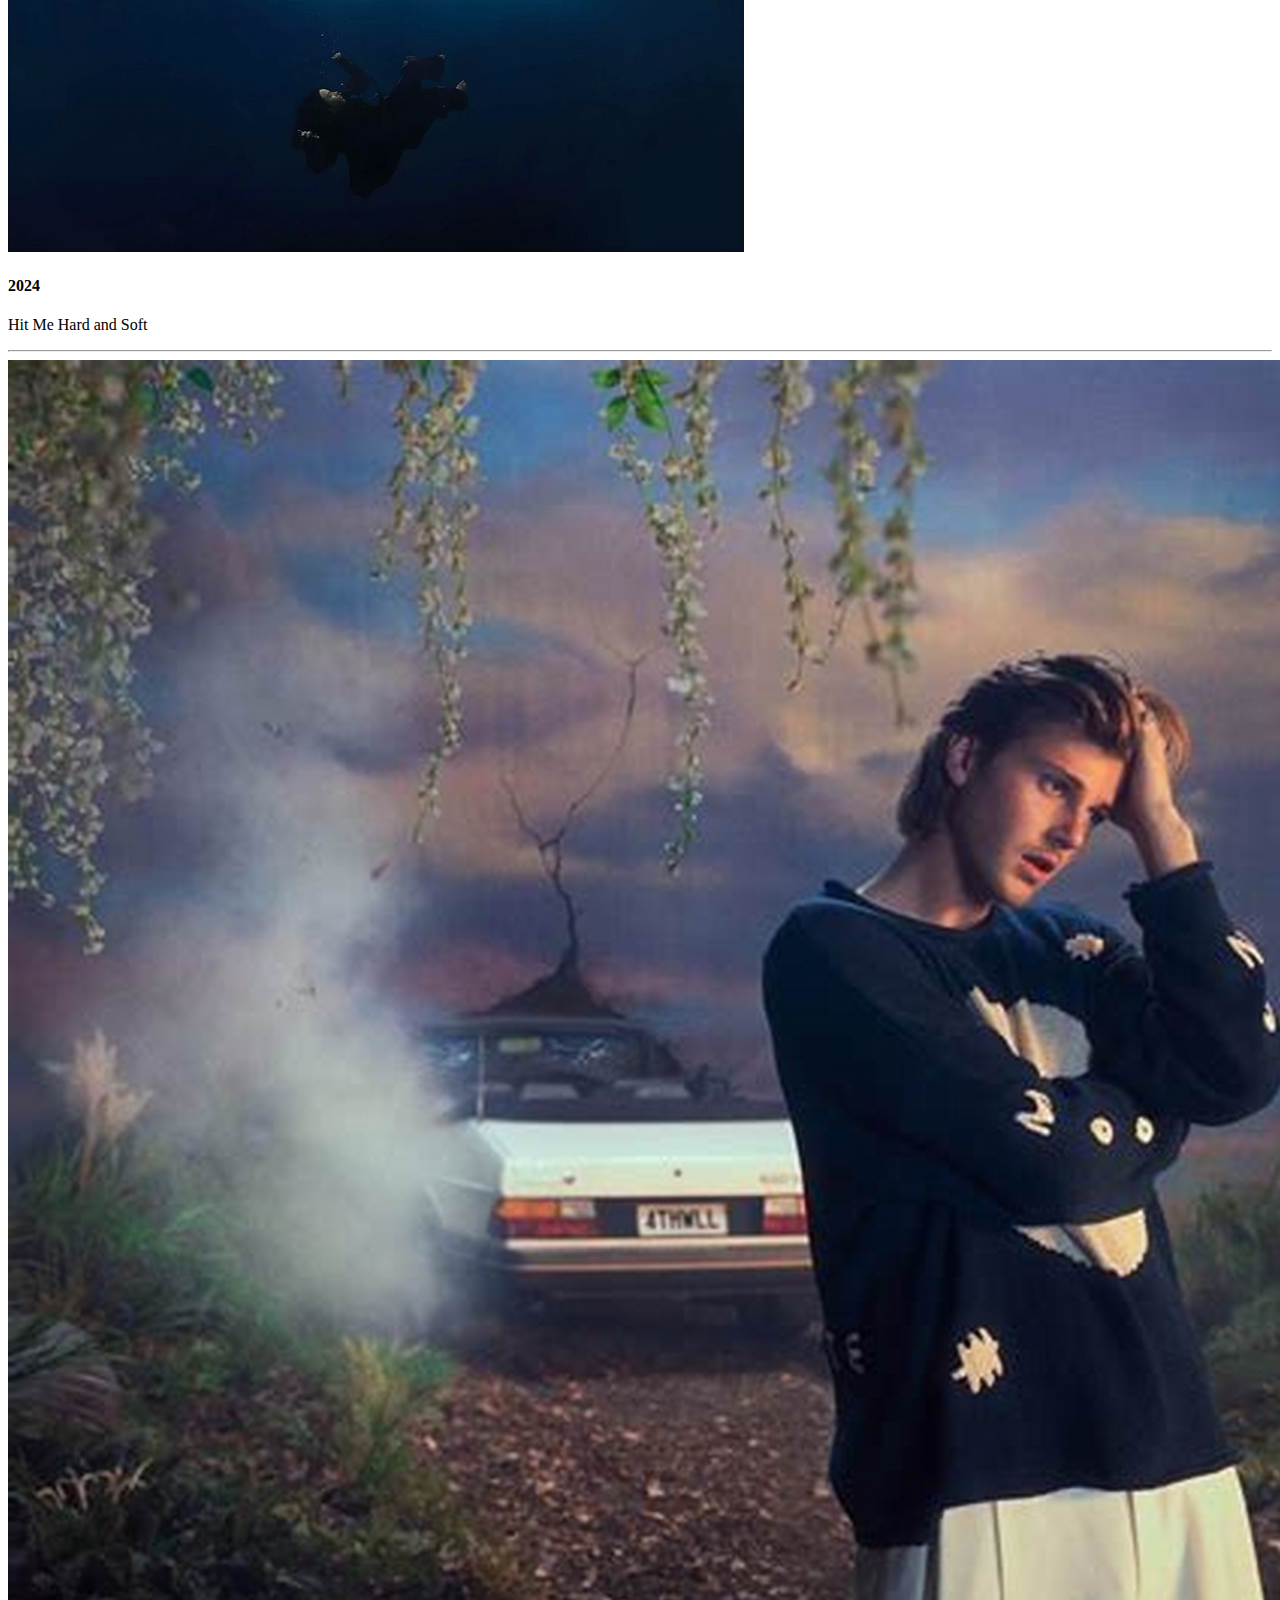
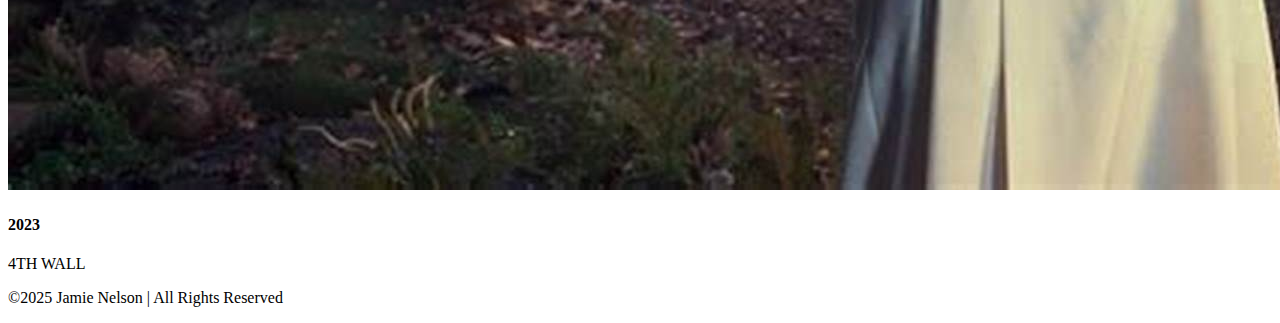
==== commit d7923127: "Update index.html" ====
--- a/index.html
+++ b/index.html
@@ -12,7 +12,7 @@
 
     <nav class="navbar">
         <a href="project4.html" class="logo">
-            <img src="images/musicimg.png" class="nav-img">
+            <img src="musicimg.png" class="nav-img">
         </a>
             <div class="nav-links" id="navLinks">
                 <a href="project4.html">Home</a>
@@ -48,25 +48,25 @@
         <h2>Top Artists</h2>
         <div class="artist-container">
             <div class="container-item">
-                <img src="images/billie.jpg" alt="Billie Eilish">
+                <img src="billie.jpg" alt="Billie Eilish">
                 <div class="container-item-overlay">Billie Eilish</div>
             </div>
             <div class="container-item">
-                <img src="images/cavetown.jpg" alt="Cavetown">
+                <img src="cavetown.jpg" alt="Cavetown">
                 <div class="container-item-overlay">Cavetown</div>
             </div>
             <div class="container-item">
-                <img src="images/olivia.jpg" alt="Olivia Rodrigo">
+                <img src="olivia.jpg" alt="Olivia Rodrigo">
                 <div class="container-item-overlay">Olivia Rodrigo</div>
             </div>
         </div>
         <div class="artist-container-2">
             <div class="container-item">
-                <img src="images/benson.jpg" alt="Benson Boone">
+                <img src="benson.jpg" alt="Benson Boone">
                 <div class="container-item-overlay">Benson Boone</div>
             </div>
             <div class="container-item">
-                <img src="images/bea.jpg" alt="Beabadoobee">
+                <img src="bea.jpg" alt="Beabadoobee">
                 <div class="container-item-overlay">Beabadoobee</div>
             </div>
         </div>
@@ -77,19 +77,19 @@
         <div class="songs-gallery">
             <div class="song">
                 <a href="https://www.youtube.com/watch?v=EHFvp36TfYM" target="_blank">
-                    <img src="images/ross.jpg" alt="Leith Ross">
+                    <img src="ross.jpg" alt="Leith Ross">
                 </a>
                 <a href="https://www.youtube.com/watch?v=avkDj8YI5Cg" target="_blank">
-                    <img src="images/addison.jpg" alt="Addison Grace">
+                    <img src="addison.jpg" alt="Addison Grace">
                 </a>
                 <a href="https://www.youtube.com/watch?v=EO_i9nHvCEk" target="_blank">
-                    <img src="images/khai.jpg" alt="Khai Dreams">
+                    <img src="khai.jpg" alt="Khai Dreams">
                 </a>
                 <a href="https://www.youtube.com/watch?v=o0tqEQ331go" target="_blank">
-                    <img src="images/faye.png" alt="Faye Webster">
+                    <img src="faye.png" alt="Faye Webster">
                 </a>
             <a href="https://www.youtube.com/watch?v=6W8no5Fmogo" target="_blank">
-                <img src="images/kahan.jpg" alt="Noah Kahan">
+                <img src="kahan.jpg" alt="Noah Kahan">
             </a>
             </div>
         </div>
@@ -369,13 +369,13 @@
         <div class="comp-grid">
             <div class="artist-comp">
                 <h3>Top Artist Comparison</h3>
-                <img class="hmhas-img" src="images/hmhas.png" alt="Billie Eilish">
+                <img class="hmhas-img" src="hmhas.png" alt="Billie Eilish">
                 <div class="container">
                     <h4>2024</h4>
                     <p>Billie Eilish</p>
                 </div>
                 <hr>
-                <img class="robin-img" src="images/robin.jpg" alt="Cavetown">
+                <img class="robin-img" src="robin.jpg" alt="Cavetown">
                 <div class="container">
                     <h4>2023</h4>
                     <p>Cavetown</p>
@@ -383,13 +383,13 @@
             </div>
             <div class="song-comp">
                 <h3>Top Song Comparison</h3>
-                <img class="leith-img" src="images/ross.jpg" alt="Leith Ross">
+                <img class="leith-img" src="ross.jpg" alt="Leith Ross">
                 <div class="container">
                     <h4>2024</h4>
                     <p>We'll Never Have Sex</p>
                 </div>
                 <hr>
-                <img class="grace-img" src="images/immaturing.jpg" alt="Addison Grace">
+                <img class="grace-img" src="immaturing.jpg" alt="Addison Grace">
                 <div class="container">
                     <h4>2023</h4>
                     <p>Kill the Switch</p>
@@ -397,13 +397,13 @@
             </div>
             <div class="album-comp">
                 <h3>Top Album Comparison</h3>
-                <img class="eilish-img" src="images/eilishalbum.jpg" alt="Billie Eilish">
+                <img class="eilish-img" src="eilishalbum.jpg" alt="Billie Eilish">
                 <div class="container">
                     <h4>2024</h4>
                     <p>Hit Me Hard and Soft</p>
                 </div>
                 <hr>
-                <img class="wall-img" src="images/4wall.jpg" alt="Ruel">
+                <img class="wall-img" src="4wall.jpg" alt="Ruel">
                 <div class="container">
                     <h4>2023</h4>
                     <p>4TH WALL</p>
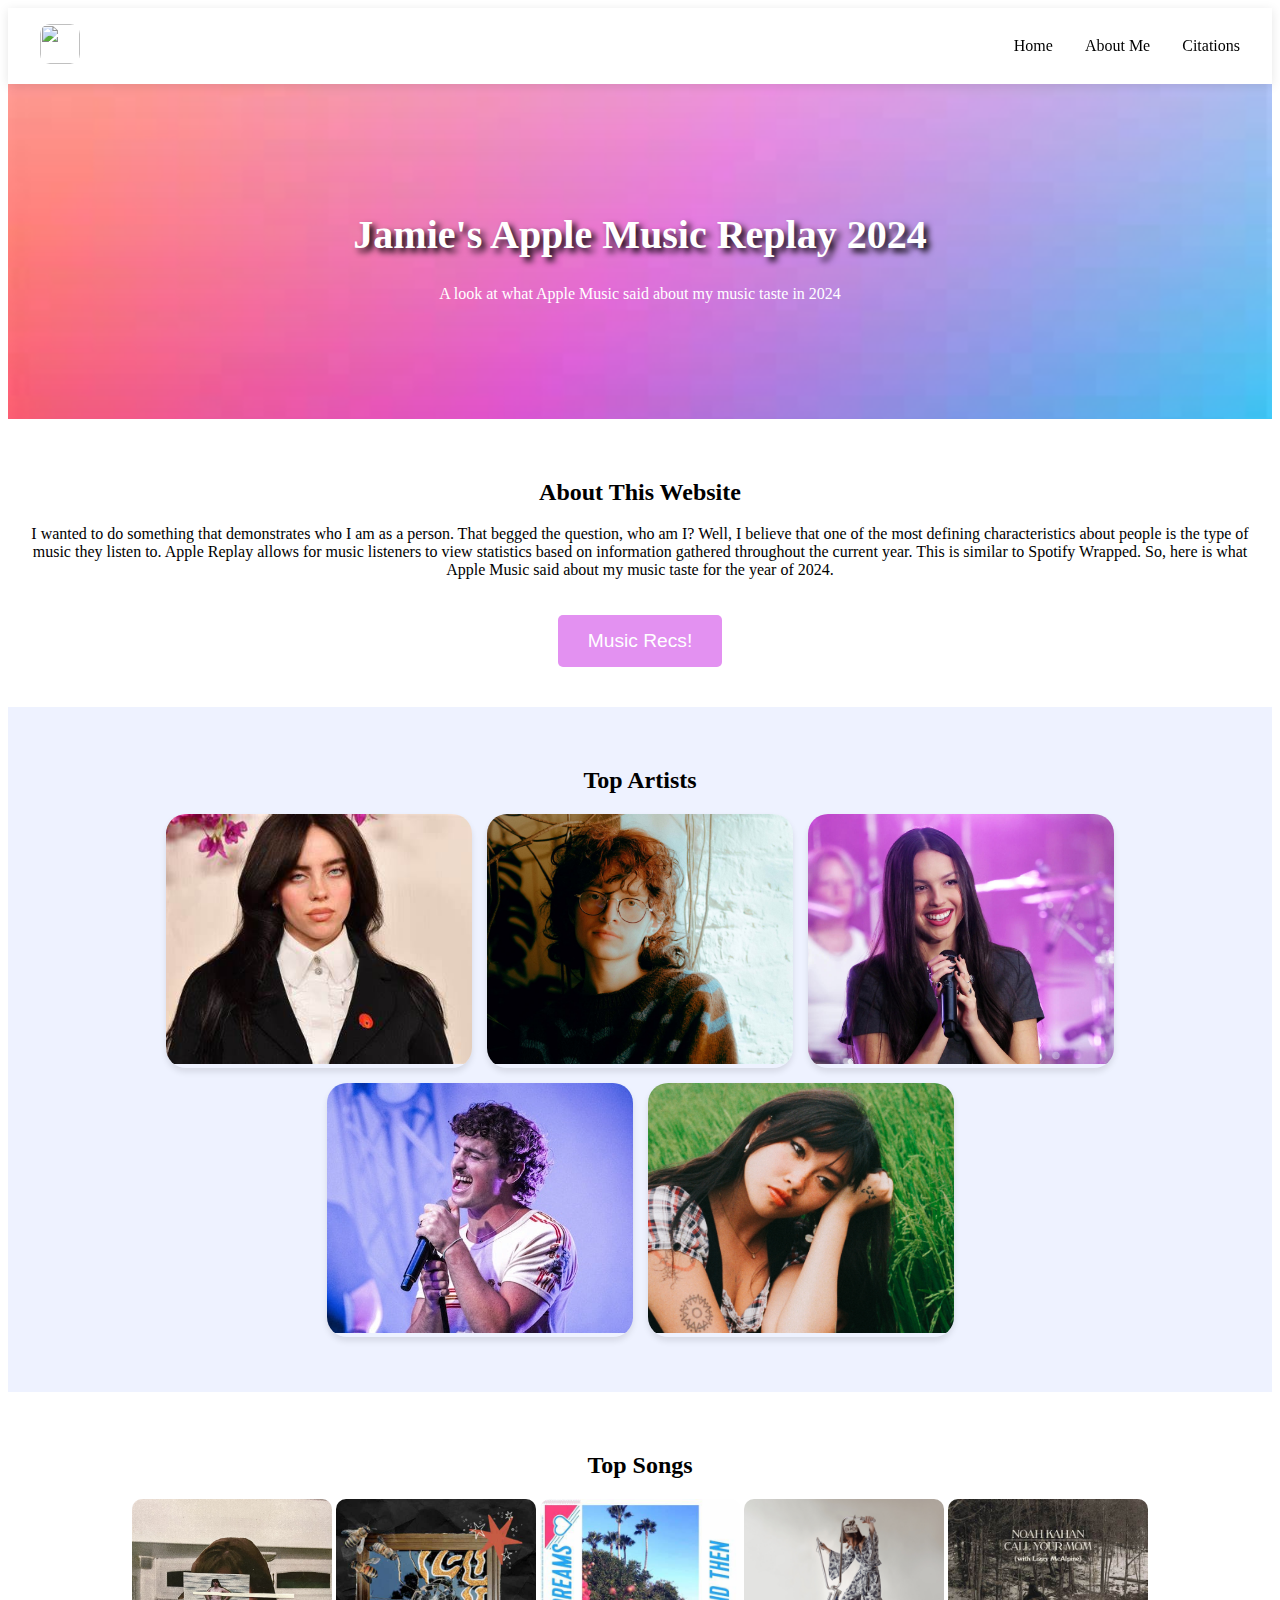
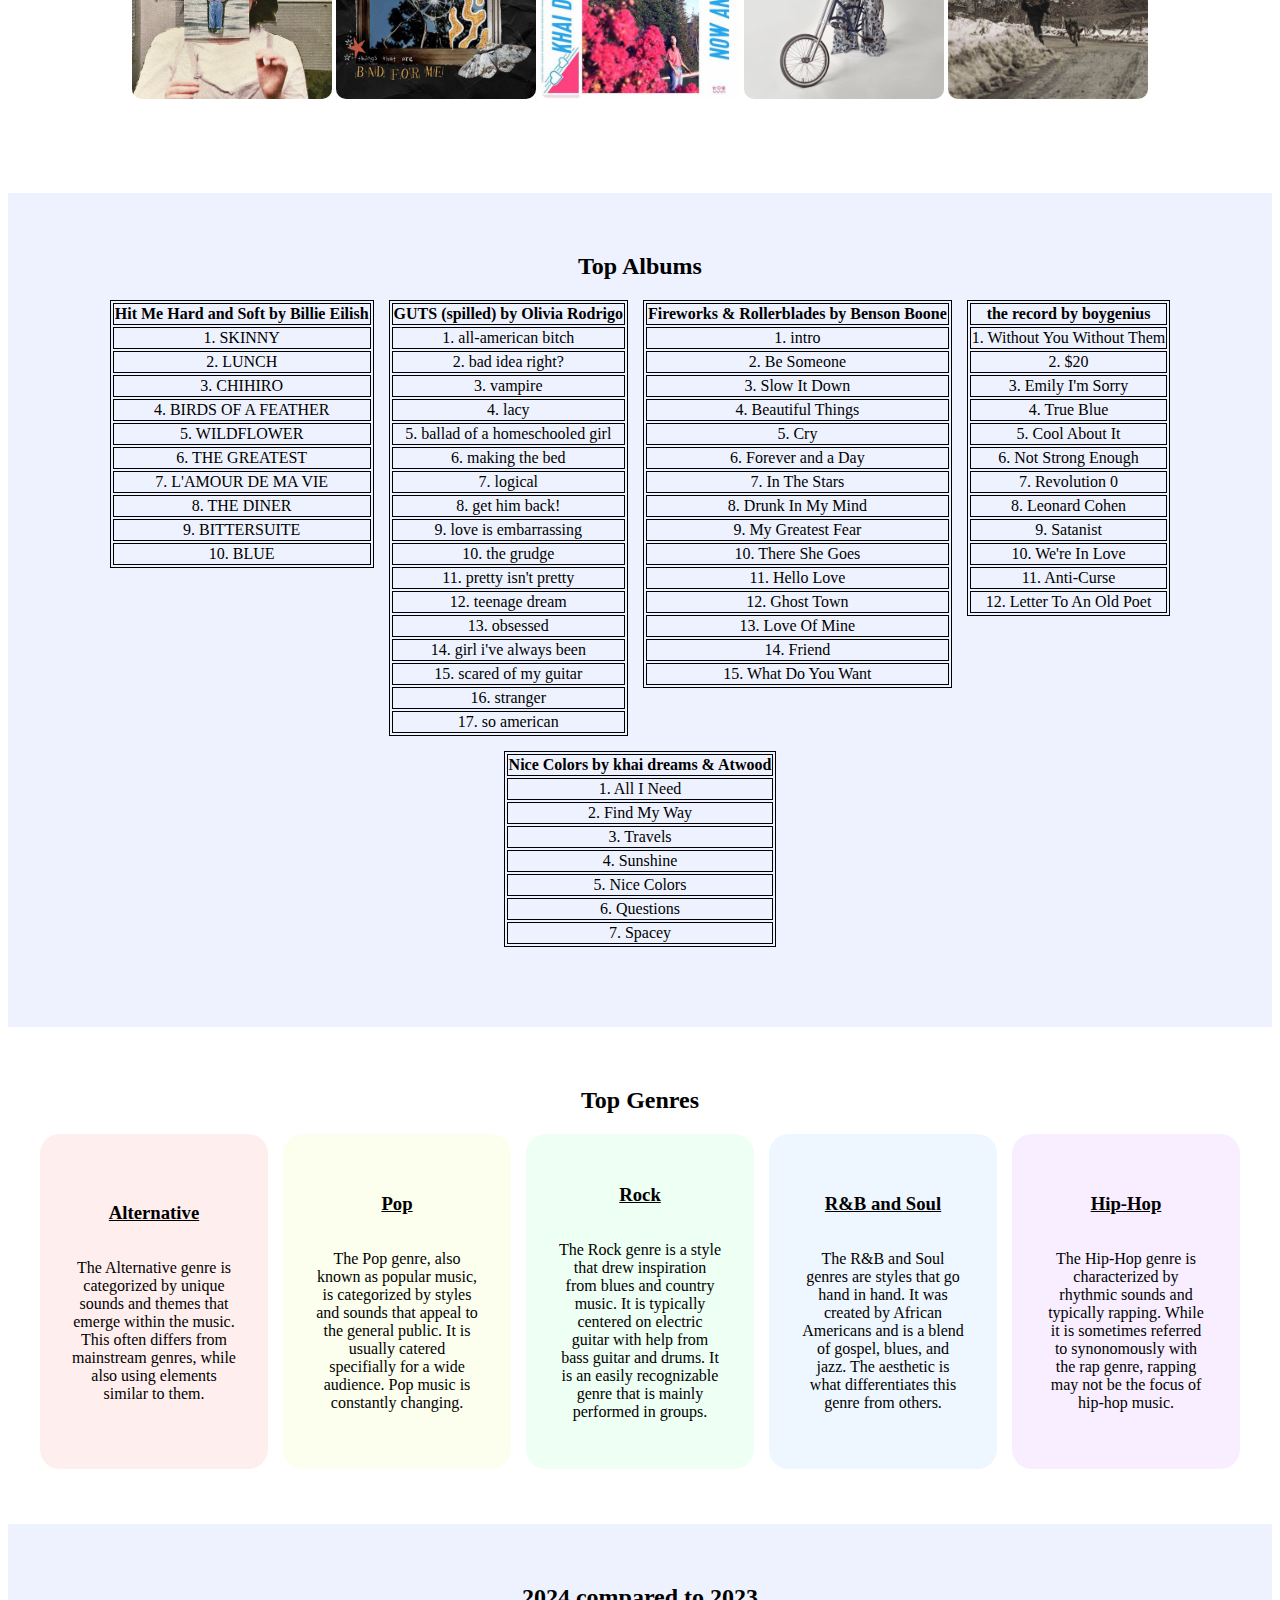
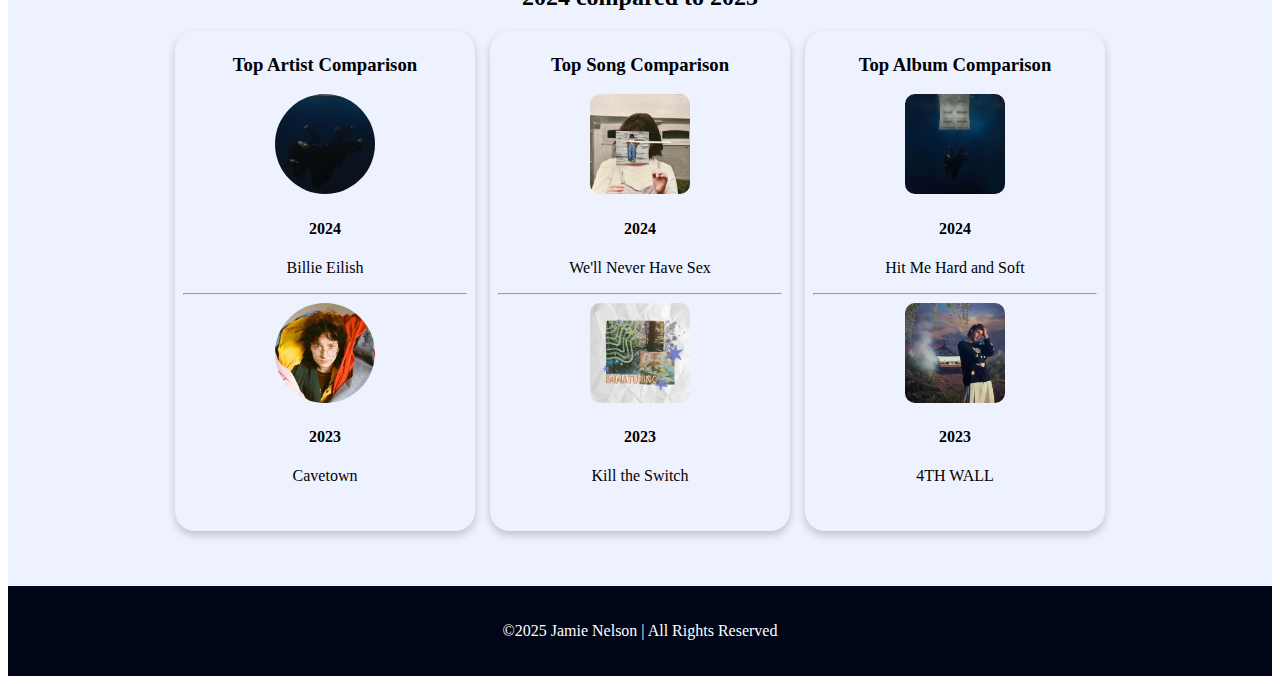
==== commit 127ccefd: "Update index.html" ====
--- a/index.html
+++ b/index.html
@@ -15,7 +15,7 @@
             <img src="musicimg.png" class="nav-img">
         </a>
             <div class="nav-links" id="navLinks">
-                <a href="project4.html">Home</a>
+                <a href="index.html">Home</a>
                 <a href="aboutme.html">About Me</a>
                 <a href="citations.html">Citations</a>
         </div>
--- a/project4.css
+++ b/project4.css
@@ -0,0 +1,771 @@
+* {
+    box-sizing:border-box;
+}
+
+/* nav styling */
+.navbar {
+    position: sticky;
+    top: 0;
+    display: flex;
+    justify-content: space-between;
+    align-items: center;
+    padding: 1rem 2rem;
+    background-color: rgba(255, 255, 255, 0.9);
+    box-shadow: 0 2px 10px rgba(0, 0, 0, 0.1);
+    z-index: 1000;
+}
+
+.nav-img {
+    width: 40px; 
+    height: 40px;
+    border-radius:10px;
+    text-decoration: none;
+}
+
+#navLinks {
+    display: flex;
+    gap: 2rem;
+}
+
+#navLinks a {
+    color: #000000;
+    text-decoration: none;
+    font-weight: 500;
+    transition: color 0.3s ease;
+}
+
+#navLinks a:hover {
+    color: #000000;
+}
+
+.mobile-menu-btn {
+    font-size: 1.5rem;
+    cursor: pointer;
+    color: #000000;
+}
+
+/* Responsive Design */
+@media (max-width: 768px) {
+    .nav-links {
+        position: fixed;
+        top: 70px;
+        right: -100%;
+        flex-direction: column;
+        background: white;
+        width: 70%;
+        height: 100vh;
+        padding: 2rem;
+        box-shadow: -2px 0 5px rgba(0, 0, 0, 0.1);
+        transition: right 0.3s ease;
+        gap: 1rem;
+    }
+    
+    .nav-links.active {
+        right: 0;
+    }
+    
+    .mobile-menu-btn {
+        display: block;
+    }
+}
+
+/* menu button styling */
+
+.mobile-menu-btn {
+    display: none;
+    background: none;
+    border: none;
+    font-size: 1.5rem;
+    cursor: pointer;
+    color: #000000;
+}
+
+
+/* Responsive Design */
+@media (max-width: 768px) {
+    .nav-links {
+        position: fixed;
+        top: 70px;
+        right: -100%;
+        flex-direction: column;
+        background: white;
+        width: 70%;
+        height: 100vh;
+        padding: 2rem;
+        box-shadow: -2px 0 5px rgba(0, 0, 0, 0.1);
+        transition: right 0.3s ease;
+        gap: 1rem;
+    }
+    
+    .nav-links.active {
+        right: 0;
+    }
+    
+    .mobile-menu-btn {
+        display: block;
+    }
+}
+
+/* header styling */
+.banner h1 {
+    font-size: 2.5em;
+}
+
+.banner {
+    background: url(header.jpg) center / cover no-repeat;
+    text-align: center;
+    color: white;
+    padding: 100px 20px;
+}
+
+h1 {
+    display: block;
+    font-size: 2em;
+    margin-block-start: 0.67em;
+    margin-block-end: 0.67em;
+    margin-inline-start: 0px;
+    margin-inline-end: 0px;
+    font-weight: bold;
+    unicode-bidi: isolate;
+    font-family: 'Times New Roman', Times, serif;
+    text-shadow: 4px 4px 6px black;
+}
+
+/* button styling and functionability */
+.static-content {
+    text-align: center;
+    padding: 40px 20px;
+    background: white;
+}
+
+.static-content button {
+    background: #e391f1;
+    color: white;
+    padding: 15px 30px;
+    border: none;
+    cursor: pointer;
+    font-size: 1.2em;
+    border-radius: 5px;
+    margin-top: 20px;
+}
+
+.form-container .btn {
+    background: #e391f1;
+    color: white;
+    padding: 10px;
+    margin-top: 10px;
+    border: none;
+    cursor: pointer;
+    font-size: 1em;
+    border-radius: 5px;
+}
+
+/* * form styling and functionability */
+.form-popup {
+    display: none;
+    position: fixed;
+    top: 50%;
+    left: 50%;
+    transform: translate(-50%, -50%);
+    background: white;
+    padding: 20px;
+    border-radius: 10px;
+    box-shadow: 0 0 15px rgba(0, 0, 0, 0.2);
+    width: 400px;
+    z-index:3000;
+}
+
+.form-container {
+    display: flex;
+    flex-direction: column;
+}
+
+.form-container input {
+    padding: 10px;
+    margin-top: 5px;
+    border: 1px solid #ccc;
+    border-radius: 5px;
+}
+
+input:not([type="image" i], [type="range" i], [type="checkbox" i], [type="radio" i]) {
+    overflow: clip !important;
+}
+
+.form-container label {
+    font-weight: bold;
+    margin-top: 10px;
+}
+
+label {
+    cursor: default;
+}
+
+div {
+    display: block;
+    unicode-bidi: isolate;
+}
+
+/* button styling and functionability */
+button {
+    appearance: auto;
+    color: buttontext;
+    letter-spacing: normal;
+    word-spacing: normal;
+    line-height: normal;
+    text-transform: none;
+    text-indent: 0px;
+    text-shadow: none;
+    display: inline-block;
+    text-align: center;
+    align-items: flex-start;
+    cursor: default;
+    box-sizing: border-box;
+    background-color: buttonface;
+    margin: 0em;
+    padding-block: 1px;
+    padding-inline: 6px;
+    border-width: 2px;
+    border-style: outset;
+    border-color: buttonborder;
+    border-image: initial;
+}
+
+input {
+    text-rendering: auto;
+    color: fieldtext;
+    letter-spacing: normal;
+    word-spacing: normal;
+    line-height: normal;
+    text-transform: none;
+    text-indent: 0px;
+    text-shadow: none;
+    display: inline-block;
+    text-align: start;
+    appearance: auto;
+    cursor: text;
+    background-color: field;
+    margin: 0em;
+    padding: 1px 0px;
+    border-width: 2px;
+    border-style: inset;
+    border-color: light-dark(rgb(118, 118, 118), rgb(133, 133, 133));
+    border-image: initial;
+    padding-block: 1px;
+    padding-inline: 2px;
+}
+
+/* h2 styling */
+h2 {
+    display: block;
+    font-size: 1.5em;
+    margin-block-start: 0.83em;
+    margin-block-end: 0.83em;
+    margin-inline-start: 0px;
+    margin-inline-end: 0px;
+    font-weight: bold;
+    unicode-bidi: isolate;
+}
+
+/* paragraph styling */
+p {
+    display: block;
+    margin-block-start: 1em;
+    margin-block-end: 1em;
+    margin-inline-start: 0px;
+    margin-inline-end: 0px;
+    unicode-bidi: isolate;
+}
+
+/* top artists section */
+.top-artists {
+    background-color: #eef2ff;
+    padding: 40px 20px;
+    text-align: center;
+}
+
+/* Top Artists container */
+.artist-container {
+    display: flex;
+    flex-wrap: wrap;
+    justify-content: center;
+    gap: 15px;
+    margin-bottom:15px;
+}
+
+.artist-container-2 {
+    display: flex;
+    flex-wrap: wrap;
+    justify-content: center;
+    gap: 15px;
+    margin-bottom: 15px;
+}
+
+/* Grid item styling */
+.container-item {
+    position: relative; 
+    border-radius: 20px;
+    overflow: hidden;
+    box-shadow: 0 4px 6px rgba(0, 0, 0, 0.1);
+    width: 25%;
+}
+
+/* Image styling inside grid items */
+.container-item img {
+    width: 100%;
+    object-fit: cover;
+    transition: transform 0.3s ease;
+    height: 250px;
+}
+
+/* Hover effect on grid images */
+.container-item:hover img {
+    transform: scale(1.05);
+}
+
+/* Overlay effect on hover */
+.container-item-overlay {
+    position: absolute; 
+    top: 0; 
+    left: 0; 
+    height:100%;
+    width:100%;
+    background-color: rgba(0, 0, 0, 0.7); 
+    color: white;
+    display: flex;
+    align-items: center; 
+    justify-content: center; 
+    text-align: center; 
+    font-size: 20px;
+    opacity: 0; 
+    transition: opacity 0.3s ease;
+}
+
+/* Show overlay on hover */
+.container-item:hover .container-item-overlay {
+    opacity: 1;
+}
+
+/* top songs section */
+.top-songs {
+    text-align: center;
+    padding: 40px 20px;
+    background: white;
+}
+
+.songs-gallery {
+    display: flex;
+    flex-wrap: wrap;
+    justify-content: center;
+    margin-bottom: 50px;
+    gap: 15px;
+}
+
+/* top songs images styling */
+.top-songs img {
+    width: 200px;
+    height: 200px;
+    border-radius: 10px;
+}
+
+.song {
+    flex: 1 1;
+}
+
+/* top albums section */
+.top-albums {
+    text-align: center;
+    padding: 40px 20px;
+    background-color:#eef2ff;
+}
+
+table, th, td {
+    border: 1px solid black;
+}
+
+.album-tables {
+    display: flex;
+    flex-wrap:wrap;
+    flex: 1 1;
+    justify-content: center;
+    gap: 15px;
+    margin-bottom: 40px;
+}
+
+.top-albums {
+    text-align: center;
+    padding: 40px 20px;
+    background-color:#eef2ff;
+}
+
+/* top genres section*/
+.genres {
+    padding: 40px 20px;
+    background: #ffffff;
+    text-align: center;
+}
+
+/* grid styling */
+.genres-grid {
+    display: grid;
+    grid-template-columns: repeat(5, 1fr);
+    grid-template-rows: auto auto;
+    gap: 15px;
+    max-width: 1200px;
+    margin: 0 auto;
+}
+
+.genre {
+    border-radius: 20px;
+    display: flex;
+    flex-direction: column;
+    justify-content: center;
+}
+
+/* specified genres styling */
+.genre.alternative {
+    padding:2rem;
+    background: #ffeeee;
+    color: rgb(0, 0, 0);
+}
+
+.genre.pop {
+    padding:2rem;
+    background: #fcffee;
+    color: rgb(0, 0, 0);
+}
+
+.genre.rock {
+    padding:2rem;
+    background: #eefff4;
+    color: #000000;
+}
+
+.genre.soul {
+    padding:2rem;
+    background: #eef6ff;
+    color: rgb(0, 0, 0);
+}
+
+.genre.hip-hop {
+    padding:2rem;
+    background: #f8eeff;
+    color: #000000;
+}
+
+/* media adjustments for top genre section*/
+@media (max-width: 992px) {
+    .genres-grid {
+        grid-template-columns: repeat(2, 1fr);
+    }
+    
+    .genre.alternative,
+    .genre.soul {
+        grid-column: span 1;
+    }
+    
+    .genre.pop,
+    .genre.hip-hop {
+        grid-row: span 1;
+    }
+}
+
+@media (max-width: 576px) {
+    .genres-grid {
+        grid-template-columns: 1fr;
+    }
+    
+    .genre {
+        grid-column: 1 !important;
+        grid-row: auto !important;
+    }
+}
+
+/* 2024 compared to 2023 section */
+.comparison {
+    padding: 40px 20px;
+    background-color:#eef2ff;
+    text-align:center;
+}
+
+/* artists comparison section */
+.artist-comp {
+    box-shadow: 0 4px 8px 0 rgba(0,0,0,0.2);
+    transition: 0.3s;
+    width: 300px;
+    height: 500px;
+    border-radius: 20px; 
+    padding: 4px 8px;
+}
+  
+.hmhas-img {
+    border-radius: 20px 20px 0 0;
+    border-radius: 50%;
+    width: 100px; 
+    height: 100px;
+    object-fit: cover;
+}
+
+.robin-img {
+    border-radius: 20px 20px 0 0;
+    border-radius: 50%;
+    width: 100px; 
+    height: 100px;
+    object-fit: cover;
+}
+
+/* songs comparison section */
+.song-comp {
+    box-shadow: 0 4px 8px 0 rgba(0,0,0,0.2);
+    transition: 0.3s;
+    width: 300px;
+    height: 500px;
+    border-radius: 20px; 
+    padding: 4px 8px;
+}
+
+.leith-img {
+    width: 100px; 
+    height: 100px;
+    border-radius:10px;
+}
+
+.grace-img {
+    width: 100px; 
+    height: 100px;
+    border-radius:10px;
+}
+
+/* ablum comparison section */
+.album-comp {
+    box-shadow: 0 4px 8px 0 rgba(0,0,0,0.2);
+    transition: 0.3s;
+    width: 300px;
+    height: 500px;
+    border-radius: 20px; 
+    padding: 4px 8px;
+}
+
+.eilish-img {
+    width: 100px; 
+    height: 100px;
+    border-radius:10px;
+}
+
+.wall-img {
+    width: 100px; 
+    height: 100px;
+    border-radius:10px;
+}
+
+.comp-grid {
+    display: flex;
+    flex-wrap:wrap;
+    flex: 1 1;
+    justify-content: center;
+    text-align: center;
+    gap: 15px;
+    margin-bottom: 15px;
+}
+
+/* footer styling */
+footer {
+    text-align: center;
+    padding: 20px;
+    background:#000517;
+    color: #ffffff;
+}
+
+/* citations link */
+a:link {
+    color: rgb(255, 255, 255);
+    background-color: transparent;
+    text-decoration: none;
+}
+
+a:visited {
+    color: rgb(255, 255, 255);
+    background-color: transparent;
+    text-decoration: none;
+}
+  
+a:hover {
+    color: #ffffff;
+    background-color: transparent;
+    text-decoration: underline;
+  }
+  
+a:active {
+    color: rgb(255, 255, 255);
+    background-color: transparent;
+    text-decoration: underline;
+}
+
+/*about me html */
+
+/* about me body */
+.body-aboutme {
+    background-color:#eef2ff;
+    font-family: Arial, sans-serif;
+    margin: 0;
+    padding: 0;
+}
+
+/*about container */
+.about-container {
+    max-width: 1000px;
+    margin: 0 auto;
+    padding: 3rem 2rem;
+}
+
+/* about header */
+.about-header h1 {
+    font-size: 2.5rem;
+    color: #000000;
+    margin-bottom: 1rem;
+    text-shadow: none;
+}
+
+.about-header {
+    text-align: center;
+    margin-bottom: 3rem;
+}
+
+/*about me img */
+.picrew {
+    width: 100%;
+    border-radius: 10px;
+    box-shadow: 0 5px 15px rgba(0, 0, 0, 0.1);
+}
+
+.picrew {
+    overflow-clip-margin: content-box;
+    overflow: clip;
+}
+
+.about-content {
+    display: grid;
+    grid-template-columns: 1fr 2fr;
+    gap: 3rem;
+    align-items: start;
+}
+
+.bio p {
+    margin-bottom: 1.5rem;
+    line-height: 1.6;
+}
+
+/* citations html */
+
+.body-citations {
+    background-color:#eef2ff;
+    font-family: Arial, sans-serif;
+    margin: 0;
+    padding: 0;
+}
+
+.citations-container {
+    max-width: 1000px;
+    margin: 0 auto;
+    padding: 3rem 2rem;
+}
+
+.citations-header {
+    text-align: center;
+    margin-bottom: 3rem;
+}
+
+.citations-header h1 {
+    font-size: 2.5rem;
+    color: #000000;
+    margin-bottom: 1rem;
+    display: block;
+    margin-block-start: 0.67em;
+    margin-block-end: 0.67em;
+    margin-inline-start: 0px;
+    margin-inline-end: 0px;
+    font-weight: bold;
+    unicode-bidi: isolate;
+    text-shadow: none;
+}
+
+.citations-content {
+    display: grid;
+    grid-template-columns: 1fr;
+    gap: 2rem;
+}
+
+.citations-section {
+    background: white;
+    padding: 2rem;
+    border-radius: 10px;
+    box-shadow: 0 5px 15px rgba(0, 0, 0, 0.1);
+}
+
+.citations-section h2 {
+    margin-bottom: 1.5rem;
+    color: #000000;
+    border-bottom: 2px solid #000000;
+    padding-bottom: 0.5rem;
+    display: block;
+    font-size: 1.5em;
+    margin-block-start: 0.83em;
+    margin-block-end: 0.83em;
+    margin-inline-start: 0px;
+    margin-inline-end: 0px;
+    font-weight: bold;
+    unicode-bidi: isolate;
+}
+
+.citations-list {
+    list-style-type: none;
+    padding: 0;
+}
+
+.citations-list li {
+    margin-bottom: 1rem;
+    padding-bottom: 1rem;
+    border-bottom: 1px solid #eee;
+    line-height: 1.6;
+    color: #000000;
+}
+
+.citations-list li:last-child {
+    border-bottom: none;
+}
+
+.citations-list a {
+    color: #000000;
+    text-decoration: none;
+    font-weight: 500;
+    transition: color 0.3s ease;
+}
+
+.citations-list a:hover {
+    color: #000000;
+    text-decoration: underline;
+}
+
+/* Responsive Design */
+@media (max-width: 768px) {
+    .nav-links {
+        position: fixed;
+        top: 70px;
+        right: -100%;
+        flex-direction: column;
+        background: white;
+        width: 70%;
+        height: 100vh;
+        padding: 2rem;
+        box-shadow: -2px 0 5px rgba(0, 0, 0, 0.1);
+        transition: right 0.3s ease;
+        gap: 1rem;
+    }
+    
+    .nav-links.active {
+        right: 0;
+    }
+    
+    .mobile-menu-btn {
+        display: block;
+    }
+}
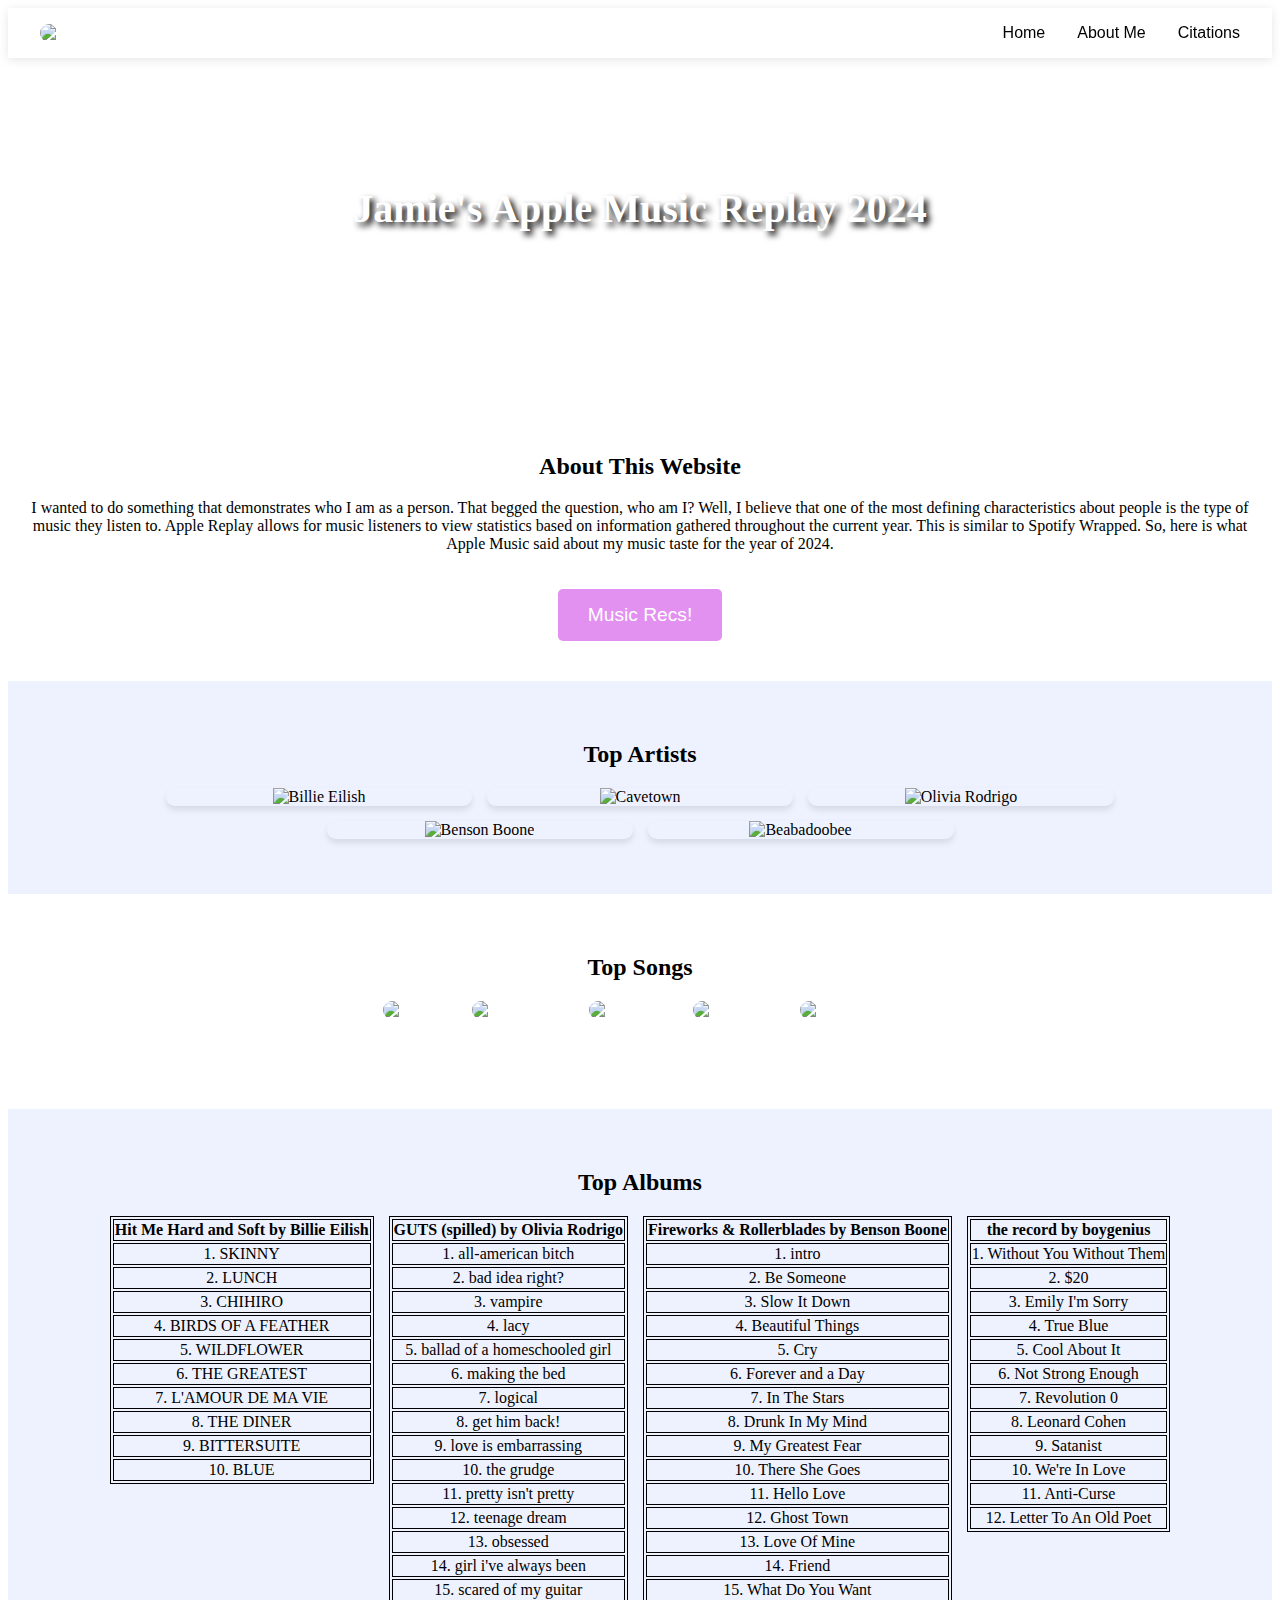
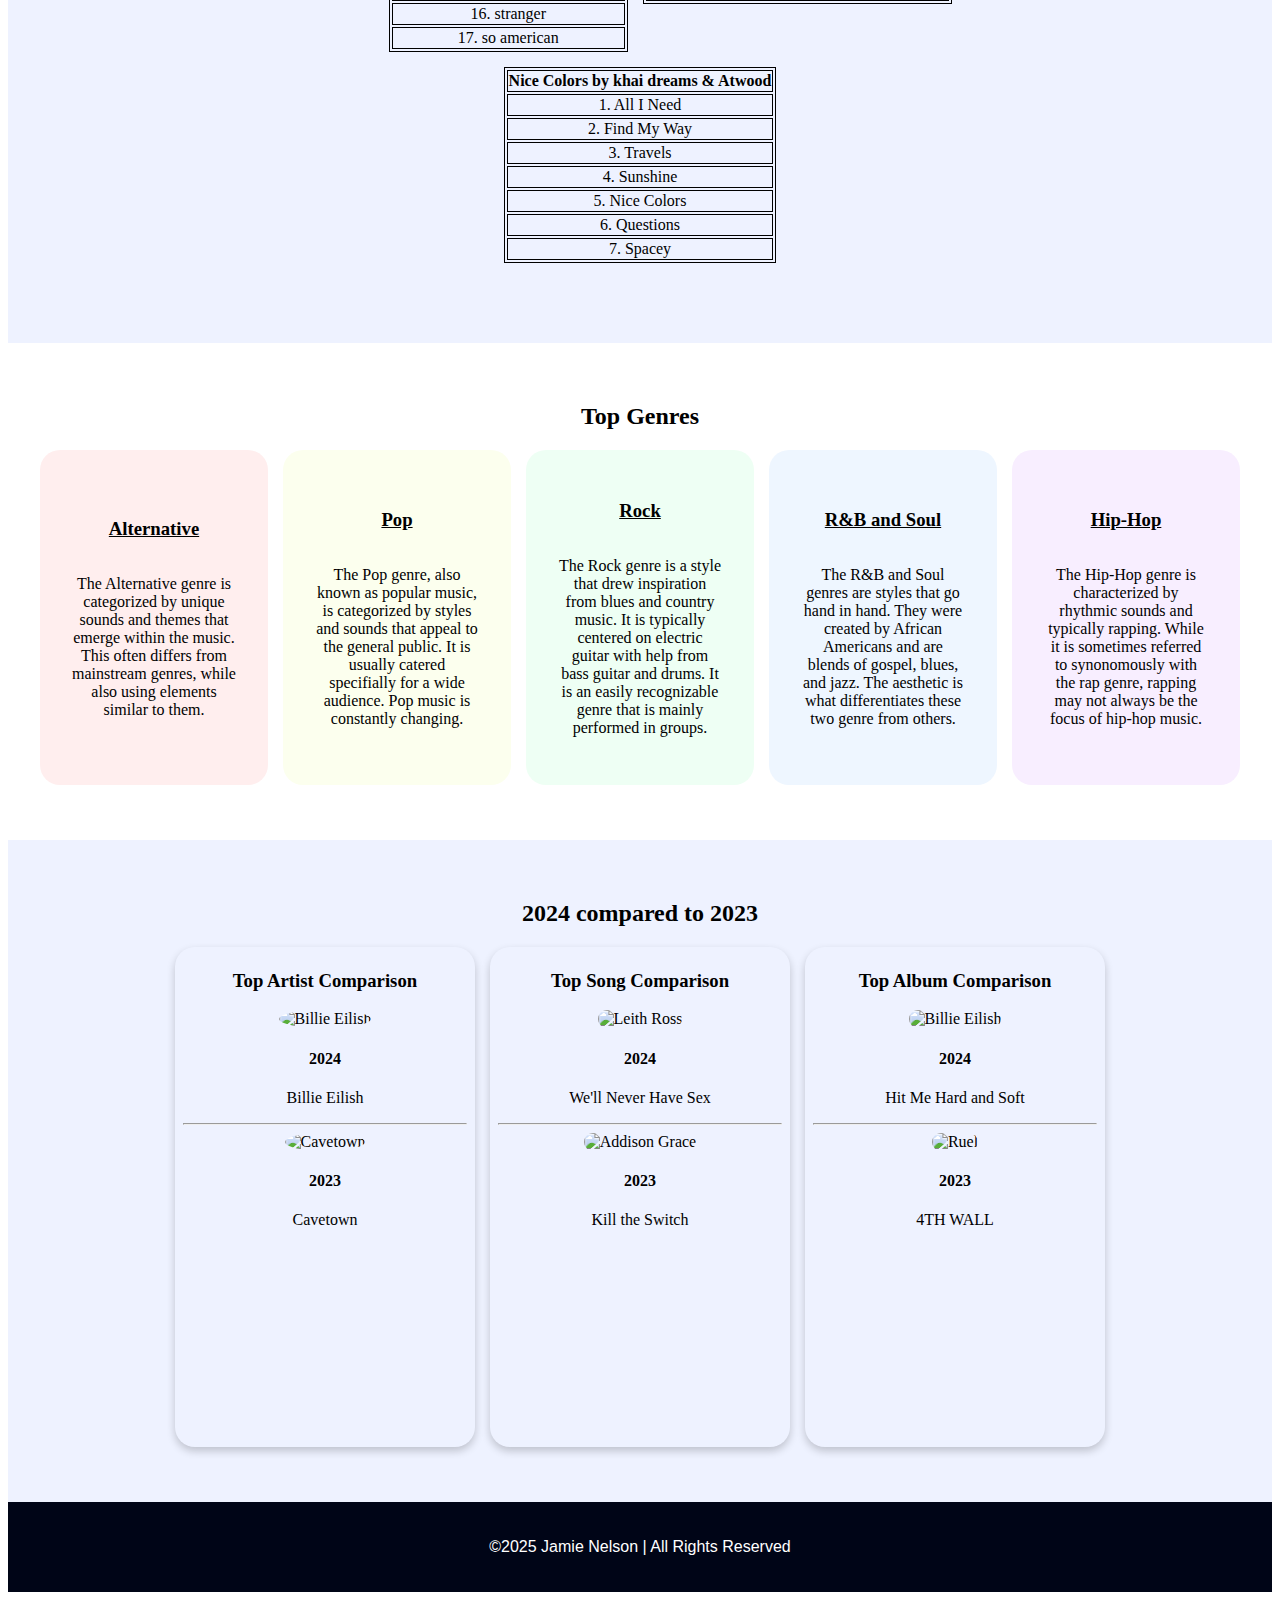
==== commit 5688e797: "Update and rename project4.html to index.html" ====
--- a/index.html
+++ b/index.html
@@ -12,10 +12,10 @@
 
     <nav class="navbar">
         <a href="project4.html" class="logo">
-            <img src="musicimg.png" class="nav-img">
+            <img src="images/musicimg.png" class="nav-img" alt="apple music icon">
         </a>
             <div class="nav-links" id="navLinks">
-                <a href="index.html">Home</a>
+                <a href="project4.html">Home</a>
                 <a href="aboutme.html">About Me</a>
                 <a href="citations.html">Citations</a>
         </div>
@@ -48,25 +48,25 @@
         <h2>Top Artists</h2>
         <div class="artist-container">
             <div class="container-item">
-                <img src="billie.jpg" alt="Billie Eilish">
+                <img src="images/billie.jpg" alt="Billie Eilish">
                 <div class="container-item-overlay">Billie Eilish</div>
             </div>
             <div class="container-item">
-                <img src="cavetown.jpg" alt="Cavetown">
+                <img src="images/cavetown.jpg" alt="Cavetown">
                 <div class="container-item-overlay">Cavetown</div>
             </div>
             <div class="container-item">
-                <img src="olivia.jpg" alt="Olivia Rodrigo">
+                <img src="images/olivia.jpg" alt="Olivia Rodrigo">
                 <div class="container-item-overlay">Olivia Rodrigo</div>
             </div>
         </div>
         <div class="artist-container-2">
             <div class="container-item">
-                <img src="benson.jpg" alt="Benson Boone">
+                <img src="images/benson.jpg" alt="Benson Boone">
                 <div class="container-item-overlay">Benson Boone</div>
             </div>
             <div class="container-item">
-                <img src="bea.jpg" alt="Beabadoobee">
+                <img src="images/bea.jpg" alt="Beabadoobee">
                 <div class="container-item-overlay">Beabadoobee</div>
             </div>
         </div>
@@ -77,19 +77,19 @@
         <div class="songs-gallery">
             <div class="song">
                 <a href="https://www.youtube.com/watch?v=EHFvp36TfYM" target="_blank">
-                    <img src="ross.jpg" alt="Leith Ross">
+                    <img src="images/ross.jpg" alt="Leith Ross">
                 </a>
                 <a href="https://www.youtube.com/watch?v=avkDj8YI5Cg" target="_blank">
-                    <img src="addison.jpg" alt="Addison Grace">
+                    <img src="images/addison.jpg" alt="Addison Grace">
                 </a>
                 <a href="https://www.youtube.com/watch?v=EO_i9nHvCEk" target="_blank">
-                    <img src="khai.jpg" alt="Khai Dreams">
+                    <img src="images/khai.jpg" alt="Khai Dreams">
                 </a>
                 <a href="https://www.youtube.com/watch?v=o0tqEQ331go" target="_blank">
-                    <img src="faye.png" alt="Faye Webster">
+                    <img src="images/faye.png" alt="Faye Webster">
                 </a>
             <a href="https://www.youtube.com/watch?v=6W8no5Fmogo" target="_blank">
-                <img src="kahan.jpg" alt="Noah Kahan">
+                <img src="images/kahan.jpg" alt="Noah Kahan">
             </a>
             </div>
         </div>
@@ -355,11 +355,11 @@
             </div>
             <div class="genre soul">
                 <h3><u>R&B and Soul</u></h3>
-                <p>The R&B and Soul genres are styles that go hand in hand. It was created by African Americans and is a blend of gospel, blues, and jazz. The aesthetic is what differentiates this genre from others.</p>
+                <p>The R&B and Soul genres are styles that go hand in hand. They were created by African Americans and are blends of gospel, blues, and jazz. The aesthetic is what differentiates these two genre from others.</p>
             </div>
             <div class="genre hip-hop">
                 <h3><u>Hip-Hop</u></h3>
-                <p>The Hip-Hop genre is characterized by rhythmic sounds and typically rapping. While it is sometimes referred to synonomously with the rap genre, rapping may not be the focus of hip-hop music.</p>
+                <p>The Hip-Hop genre is characterized by rhythmic sounds and typically rapping. While it is sometimes referred to synonomously with the rap genre, rapping may not always be the focus of hip-hop music.</p>
             </div>
         </div>
     </section>
@@ -369,13 +369,13 @@
         <div class="comp-grid">
             <div class="artist-comp">
                 <h3>Top Artist Comparison</h3>
-                <img class="hmhas-img" src="hmhas.png" alt="Billie Eilish">
+                <img class="hmhas-img" src="images/hmhas.png" alt="Billie Eilish">
                 <div class="container">
                     <h4>2024</h4>
                     <p>Billie Eilish</p>
                 </div>
                 <hr>
-                <img class="robin-img" src="robin.jpg" alt="Cavetown">
+                <img class="robin-img" src="images/robin.jpg" alt="Cavetown">
                 <div class="container">
                     <h4>2023</h4>
                     <p>Cavetown</p>
@@ -383,13 +383,13 @@
             </div>
             <div class="song-comp">
                 <h3>Top Song Comparison</h3>
-                <img class="leith-img" src="ross.jpg" alt="Leith Ross">
+                <img class="leith-img" src="images/ross.jpg" alt="Leith Ross">
                 <div class="container">
                     <h4>2024</h4>
                     <p>We'll Never Have Sex</p>
                 </div>
                 <hr>
-                <img class="grace-img" src="immaturing.jpg" alt="Addison Grace">
+                <img class="grace-img" src="images/immaturing.jpg" alt="Addison Grace">
                 <div class="container">
                     <h4>2023</h4>
                     <p>Kill the Switch</p>
@@ -397,13 +397,13 @@
             </div>
             <div class="album-comp">
                 <h3>Top Album Comparison</h3>
-                <img class="eilish-img" src="eilishalbum.jpg" alt="Billie Eilish">
+                <img class="eilish-img" src="images/eilishalbum.jpg" alt="Billie Eilish">
                 <div class="container">
                     <h4>2024</h4>
                     <p>Hit Me Hard and Soft</p>
                 </div>
                 <hr>
-                <img class="wall-img" src="4wall.jpg" alt="Ruel">
+                <img class="wall-img" src="images/4wall.jpg" alt="Ruel">
                 <div class="container">
                     <h4>2023</h4>
                     <p>4TH WALL</p>
--- a/project4.css
+++ b/project4.css
@@ -13,6 +13,7 @@
     background-color: rgba(255, 255, 255, 0.9);
     box-shadow: 0 2px 10px rgba(0, 0, 0, 0.1);
     z-index: 1000;
+    font-family: Arial, Helvetica, sans-serif;
 }
 
 .nav-img {
@@ -112,7 +113,7 @@
 }
 
 .banner {
-    background: url(header.jpg) center / cover no-repeat;
+    background: url(images/header.jpg) center / cover no-repeat;
     text-align: center;
     color: white;
     padding: 100px 20px;
@@ -573,6 +574,7 @@
     padding: 20px;
     background:#000517;
     color: #ffffff;
+    font-family: Arial, Helvetica, sans-serif;
 }
 
 /* citations link */
@@ -635,9 +637,6 @@
     width: 100%;
     border-radius: 10px;
     box-shadow: 0 5px 15px rgba(0, 0, 0, 0.1);
-}
-
-.picrew {
     overflow-clip-margin: content-box;
     overflow: clip;
 }
@@ -652,6 +651,18 @@
 .bio p {
     margin-bottom: 1.5rem;
     line-height: 1.6;
+}
+
+#resume-btn {
+    background: #e391f1;
+    color: white;
+    padding: 15px 30px;
+    border: none;
+    cursor: pointer;
+    font-size: 1.2em;
+    border-radius: 5px;
+    margin-top:3em;
+    text-decoration:none;
 }
 
 /* citations html */
@@ -768,4 +779,4 @@
     .mobile-menu-btn {
         display: block;
     }
-}
+}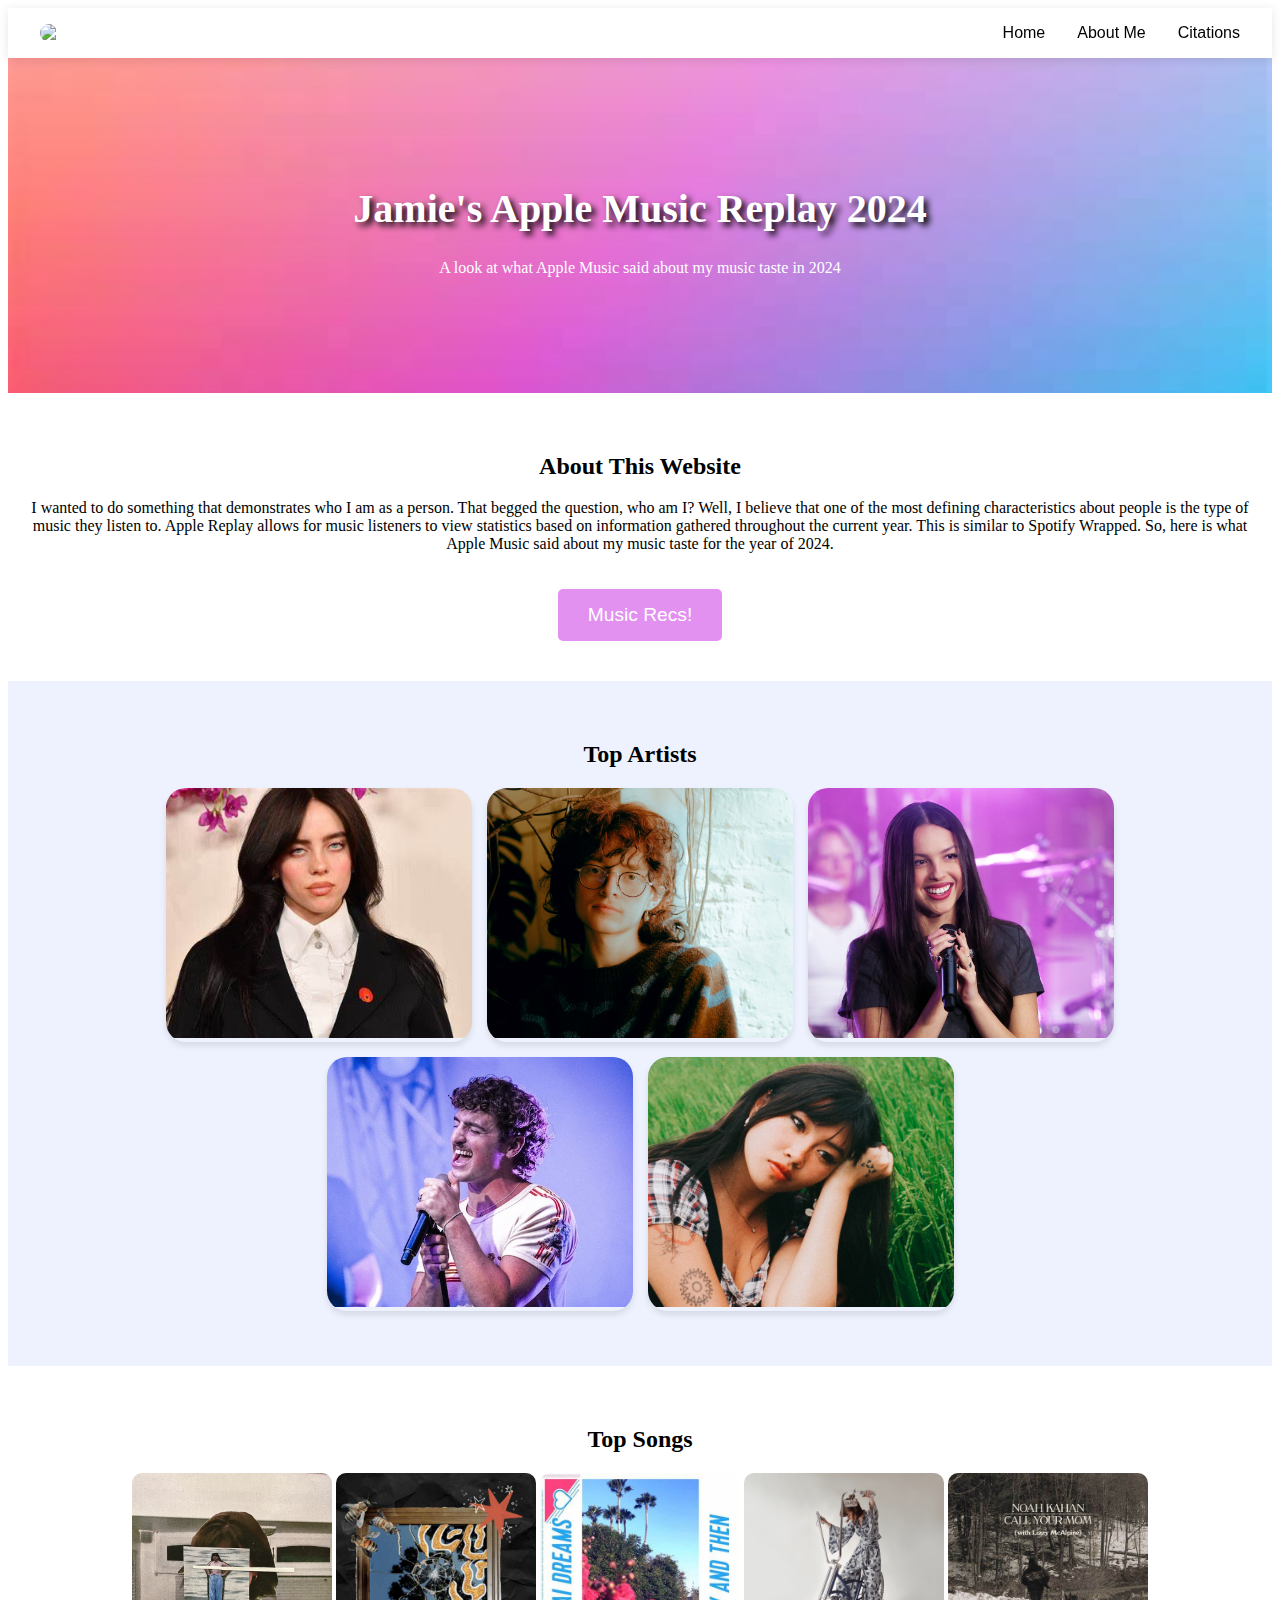
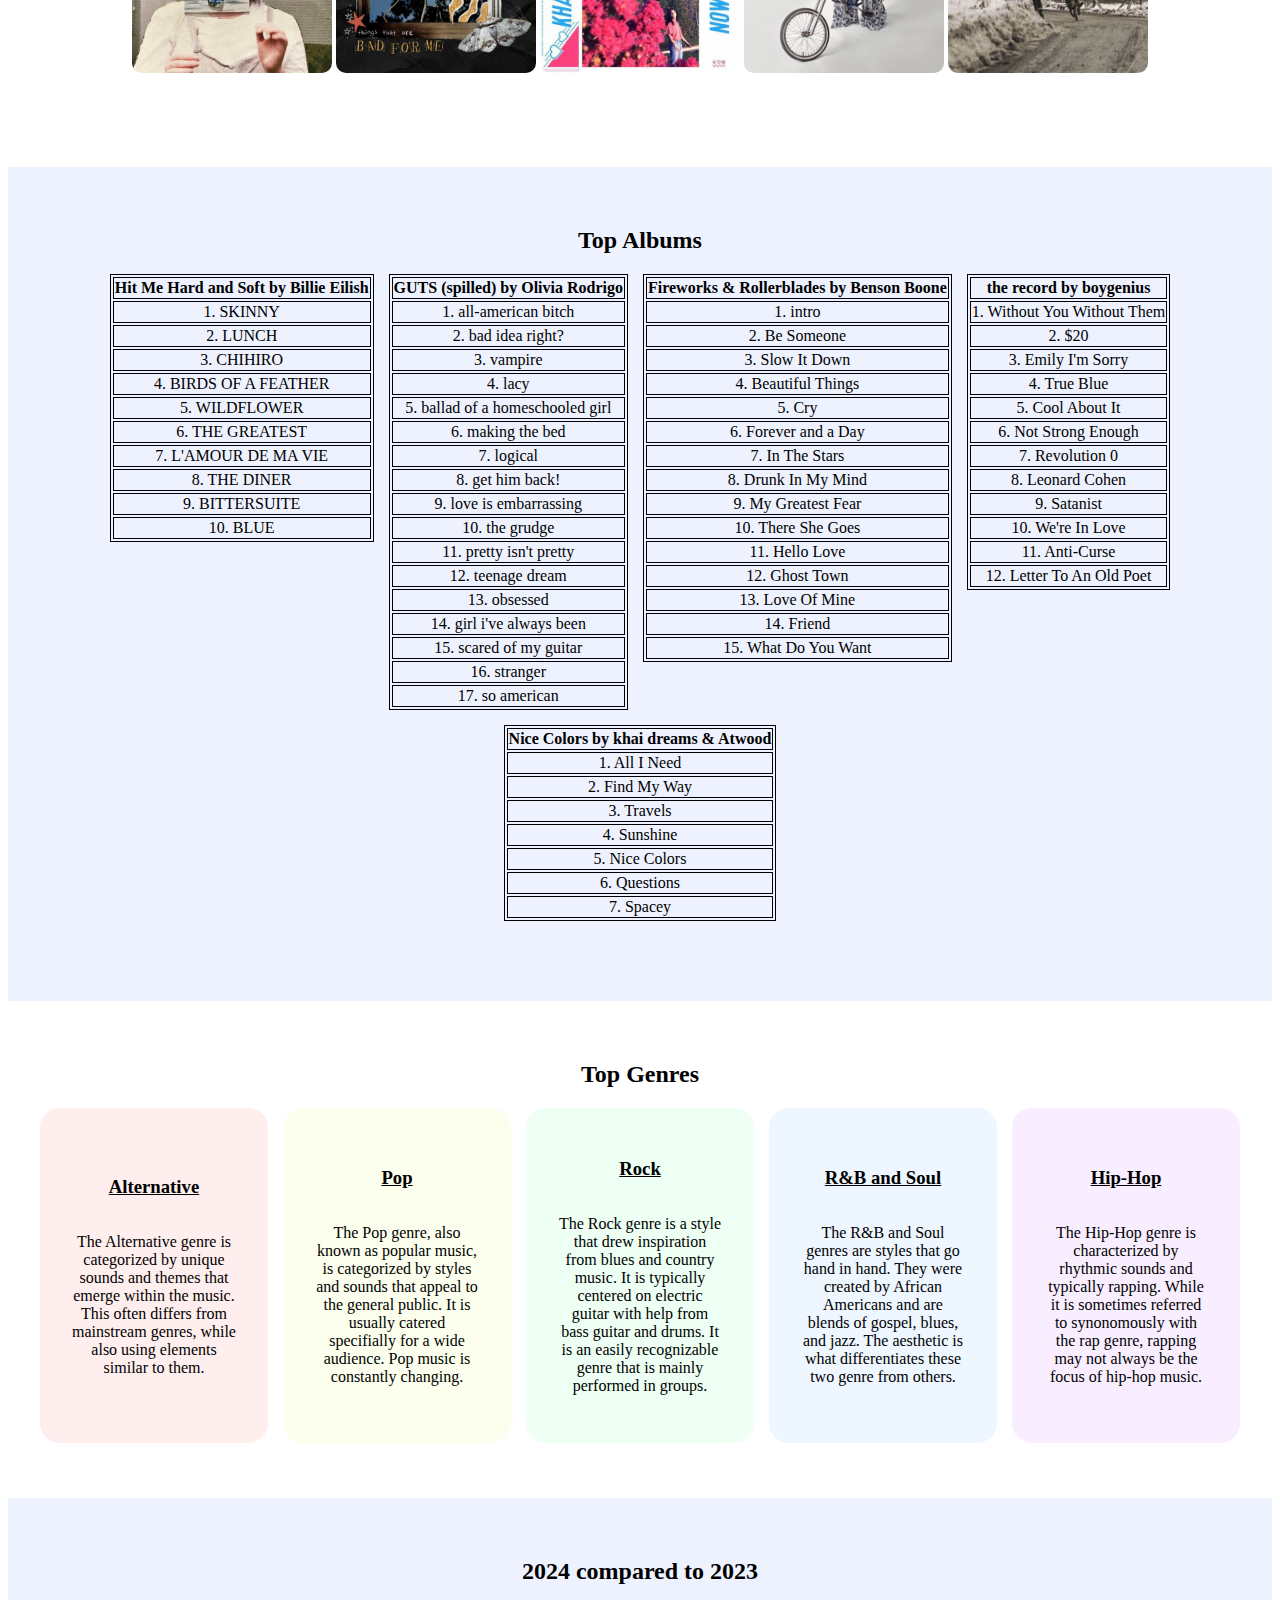
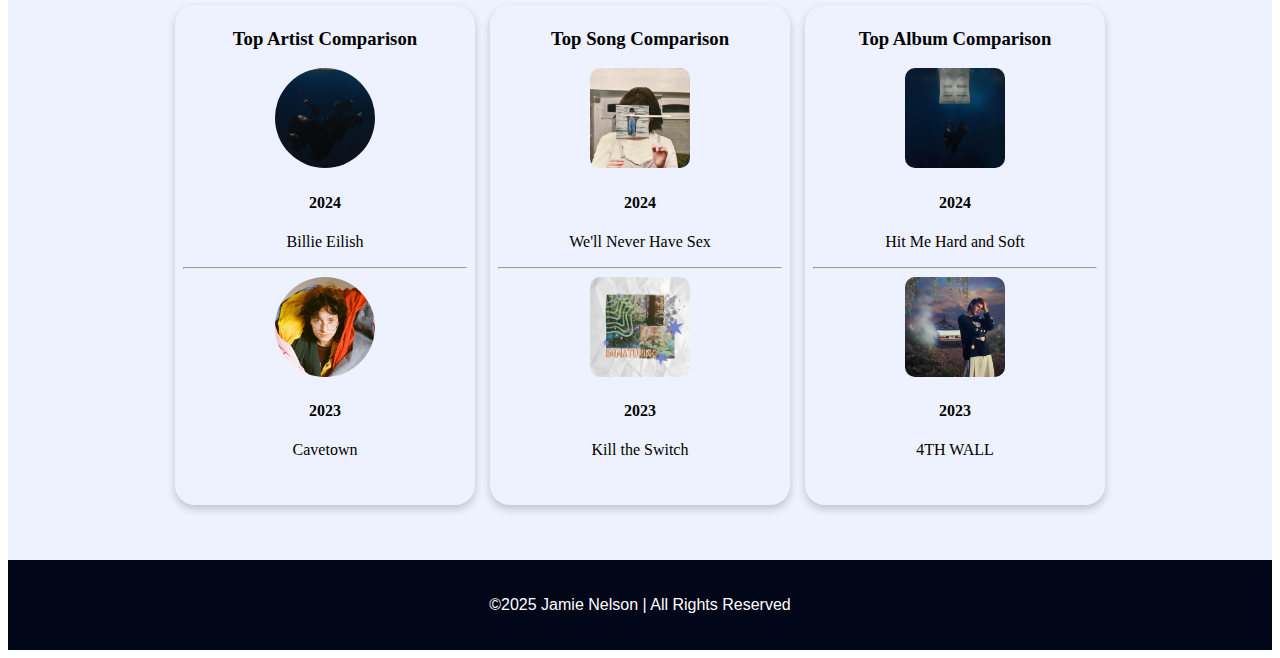
==== commit 7d8d09ba: "Update index.html" ====
--- a/index.html
+++ b/index.html
@@ -48,25 +48,25 @@
         <h2>Top Artists</h2>
         <div class="artist-container">
             <div class="container-item">
-                <img src="images/billie.jpg" alt="Billie Eilish">
+                <img src="billie.jpg" alt="Billie Eilish">
                 <div class="container-item-overlay">Billie Eilish</div>
             </div>
             <div class="container-item">
-                <img src="images/cavetown.jpg" alt="Cavetown">
+                <img src="cavetown.jpg" alt="Cavetown">
                 <div class="container-item-overlay">Cavetown</div>
             </div>
             <div class="container-item">
-                <img src="images/olivia.jpg" alt="Olivia Rodrigo">
+                <img src="olivia.jpg" alt="Olivia Rodrigo">
                 <div class="container-item-overlay">Olivia Rodrigo</div>
             </div>
         </div>
         <div class="artist-container-2">
             <div class="container-item">
-                <img src="images/benson.jpg" alt="Benson Boone">
+                <img src="benson.jpg" alt="Benson Boone">
                 <div class="container-item-overlay">Benson Boone</div>
             </div>
             <div class="container-item">
-                <img src="images/bea.jpg" alt="Beabadoobee">
+                <img src="bea.jpg" alt="Beabadoobee">
                 <div class="container-item-overlay">Beabadoobee</div>
             </div>
         </div>
@@ -77,19 +77,19 @@
         <div class="songs-gallery">
             <div class="song">
                 <a href="https://www.youtube.com/watch?v=EHFvp36TfYM" target="_blank">
-                    <img src="images/ross.jpg" alt="Leith Ross">
+                    <img src="ross.jpg" alt="Leith Ross">
                 </a>
                 <a href="https://www.youtube.com/watch?v=avkDj8YI5Cg" target="_blank">
-                    <img src="images/addison.jpg" alt="Addison Grace">
+                    <img src="addison.jpg" alt="Addison Grace">
                 </a>
                 <a href="https://www.youtube.com/watch?v=EO_i9nHvCEk" target="_blank">
-                    <img src="images/khai.jpg" alt="Khai Dreams">
+                    <img src="khai.jpg" alt="Khai Dreams">
                 </a>
                 <a href="https://www.youtube.com/watch?v=o0tqEQ331go" target="_blank">
-                    <img src="images/faye.png" alt="Faye Webster">
+                    <img src="faye.png" alt="Faye Webster">
                 </a>
             <a href="https://www.youtube.com/watch?v=6W8no5Fmogo" target="_blank">
-                <img src="images/kahan.jpg" alt="Noah Kahan">
+                <img src="kahan.jpg" alt="Noah Kahan">
             </a>
             </div>
         </div>
@@ -369,13 +369,13 @@
         <div class="comp-grid">
             <div class="artist-comp">
                 <h3>Top Artist Comparison</h3>
-                <img class="hmhas-img" src="images/hmhas.png" alt="Billie Eilish">
+                <img class="hmhas-img" src="hmhas.png" alt="Billie Eilish">
                 <div class="container">
                     <h4>2024</h4>
                     <p>Billie Eilish</p>
                 </div>
                 <hr>
-                <img class="robin-img" src="images/robin.jpg" alt="Cavetown">
+                <img class="robin-img" src="robin.jpg" alt="Cavetown">
                 <div class="container">
                     <h4>2023</h4>
                     <p>Cavetown</p>
@@ -383,13 +383,13 @@
             </div>
             <div class="song-comp">
                 <h3>Top Song Comparison</h3>
-                <img class="leith-img" src="images/ross.jpg" alt="Leith Ross">
+                <img class="leith-img" src="ross.jpg" alt="Leith Ross">
                 <div class="container">
                     <h4>2024</h4>
                     <p>We'll Never Have Sex</p>
                 </div>
                 <hr>
-                <img class="grace-img" src="images/immaturing.jpg" alt="Addison Grace">
+                <img class="grace-img" src="immaturing.jpg" alt="Addison Grace">
                 <div class="container">
                     <h4>2023</h4>
                     <p>Kill the Switch</p>
@@ -397,13 +397,13 @@
             </div>
             <div class="album-comp">
                 <h3>Top Album Comparison</h3>
-                <img class="eilish-img" src="images/eilishalbum.jpg" alt="Billie Eilish">
+                <img class="eilish-img" src="eilishalbum.jpg" alt="Billie Eilish">
                 <div class="container">
                     <h4>2024</h4>
                     <p>Hit Me Hard and Soft</p>
                 </div>
                 <hr>
-                <img class="wall-img" src="images/4wall.jpg" alt="Ruel">
+                <img class="wall-img" src="4wall.jpg" alt="Ruel">
                 <div class="container">
                     <h4>2023</h4>
                     <p>4TH WALL</p>
--- a/project4.css
+++ b/project4.css
@@ -113,7 +113,7 @@
 }
 
 .banner {
-    background: url(images/header.jpg) center / cover no-repeat;
+    background: url(header.jpg) center / cover no-repeat;
     text-align: center;
     color: white;
     padding: 100px 20px;
@@ -779,4 +779,4 @@
     .mobile-menu-btn {
         display: block;
     }
-}+}
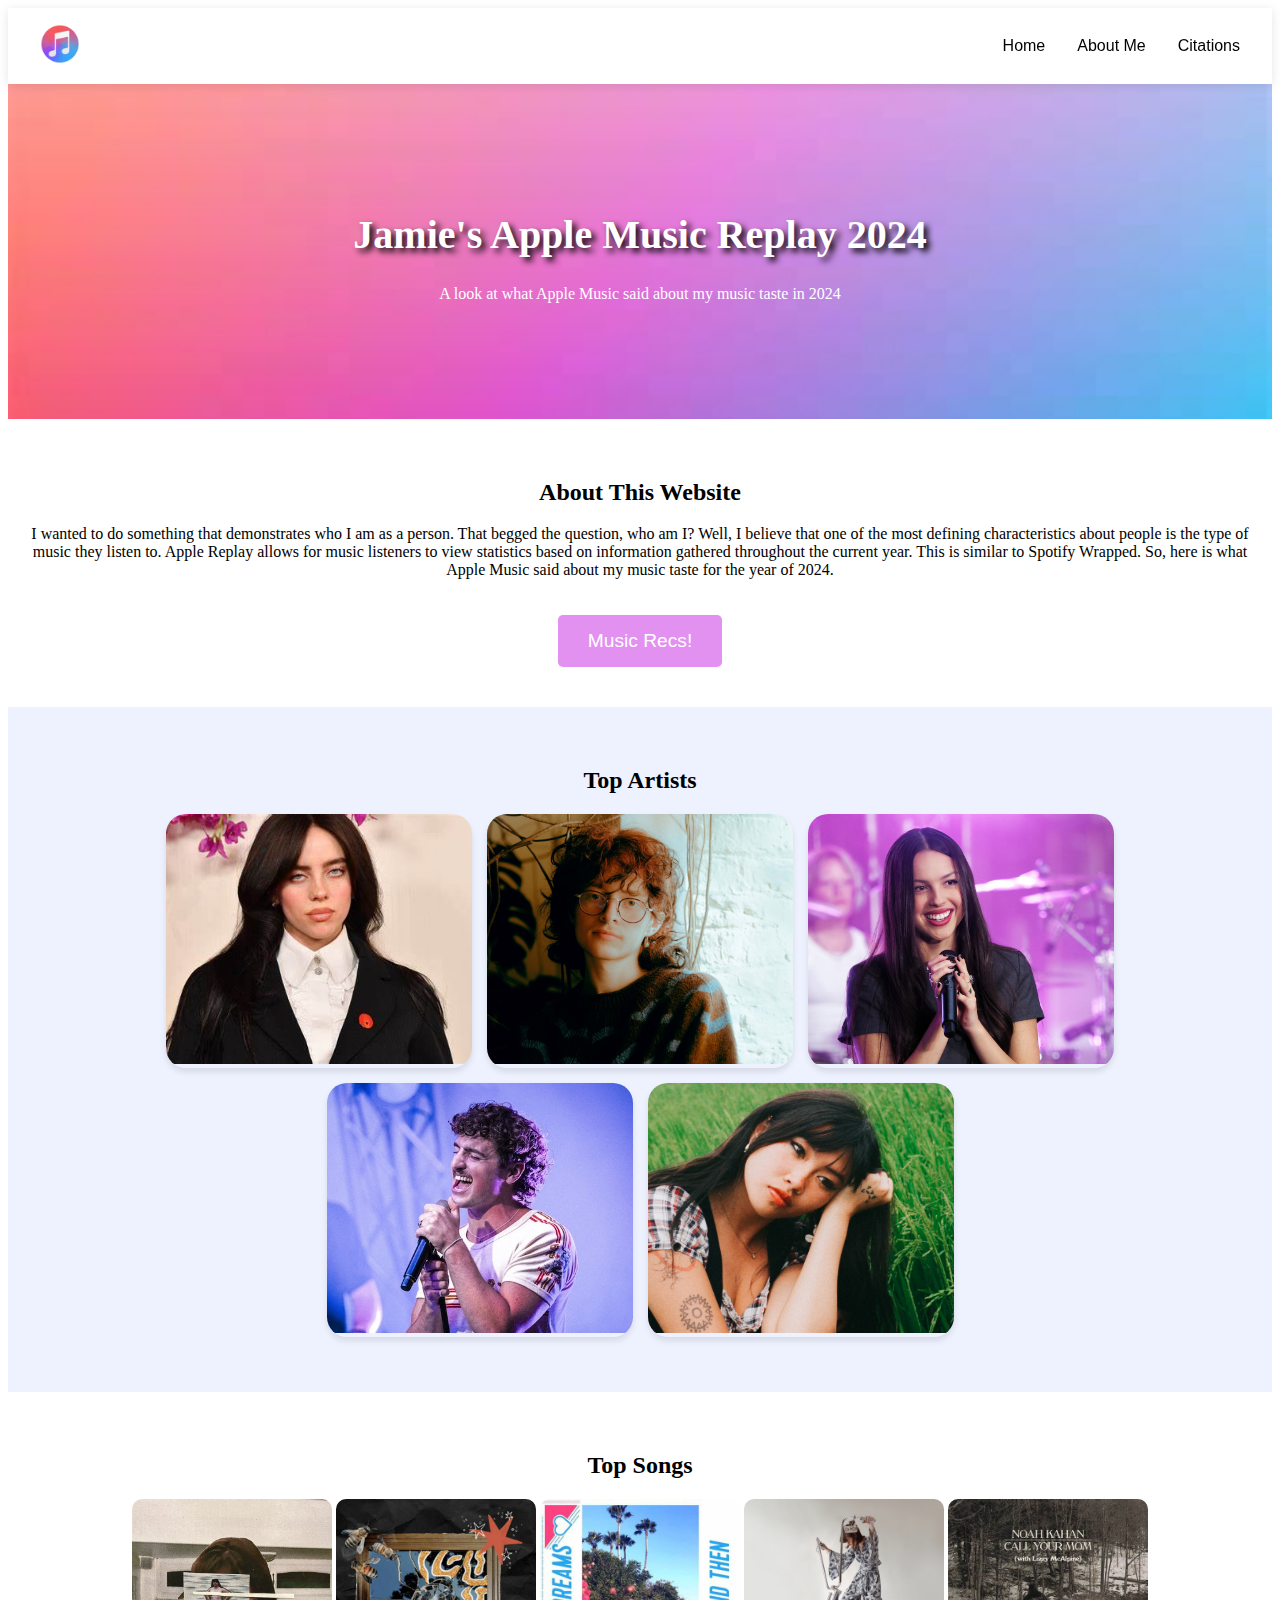
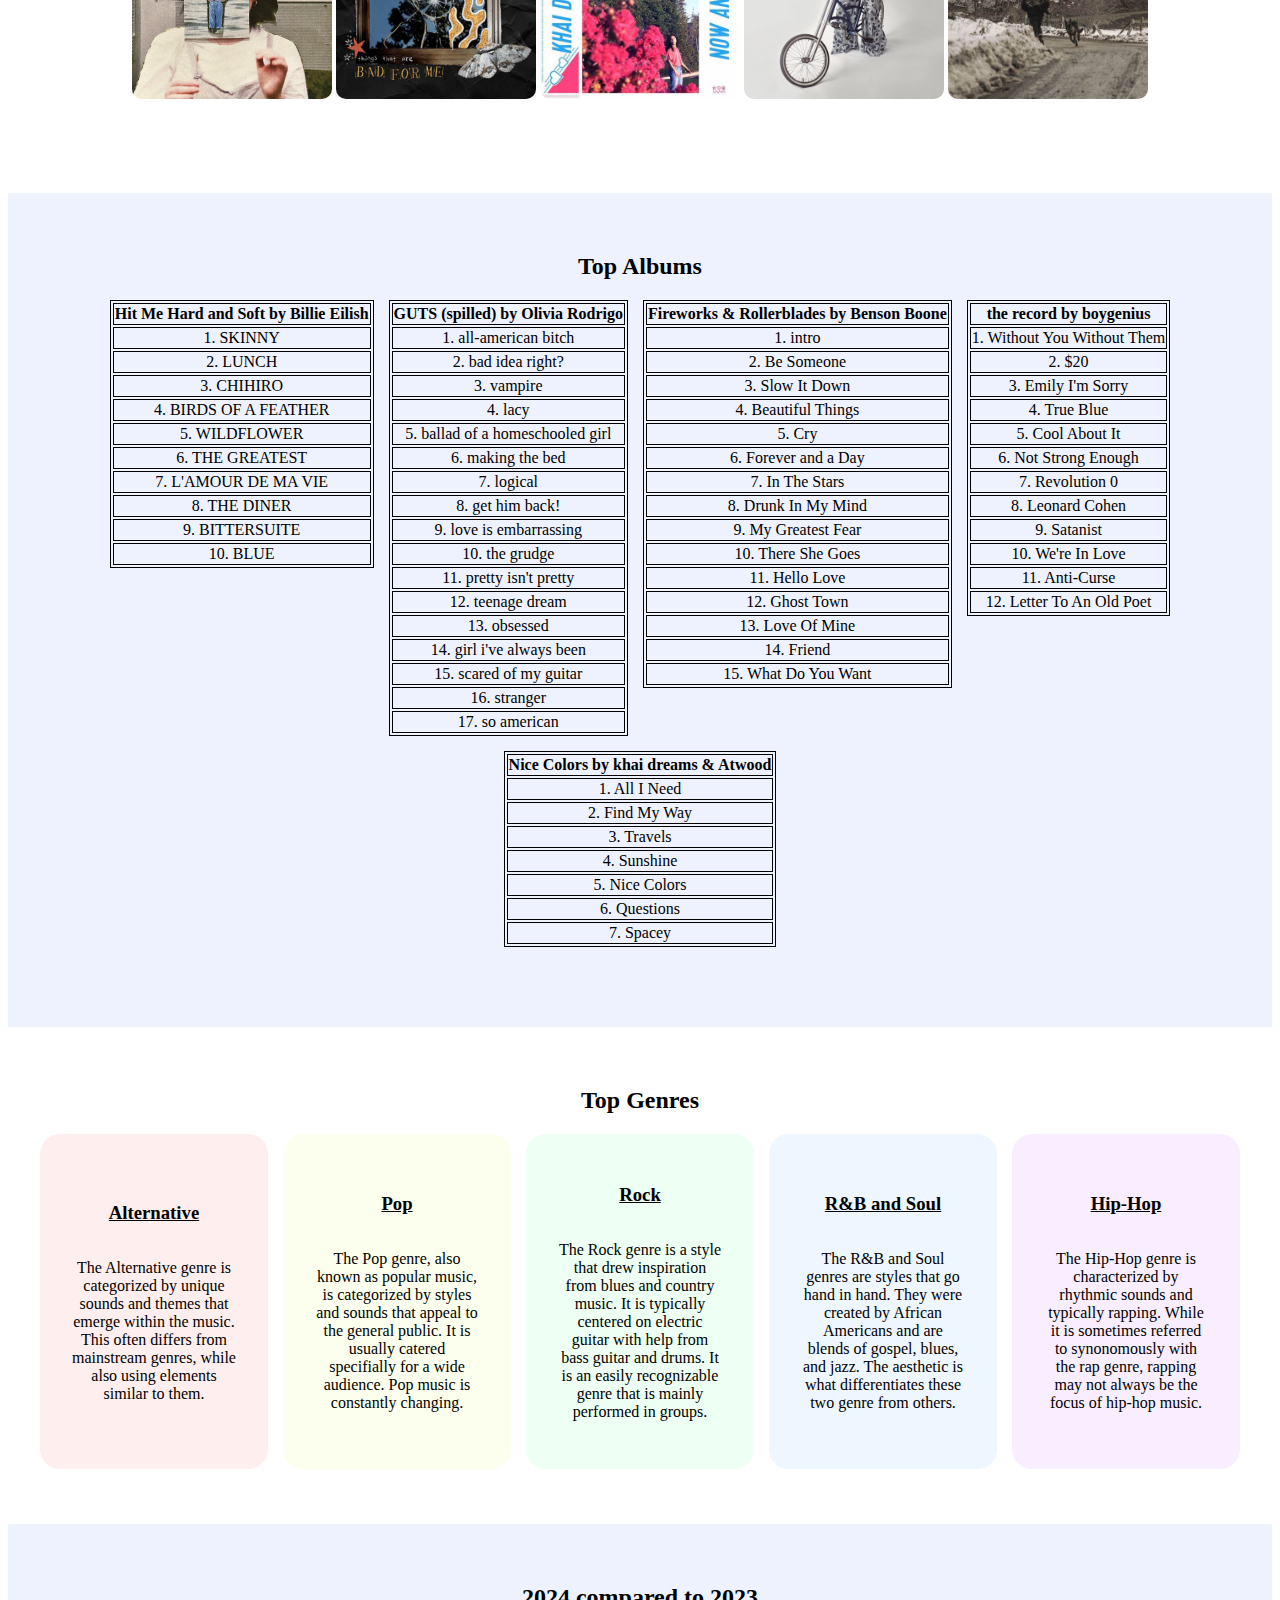
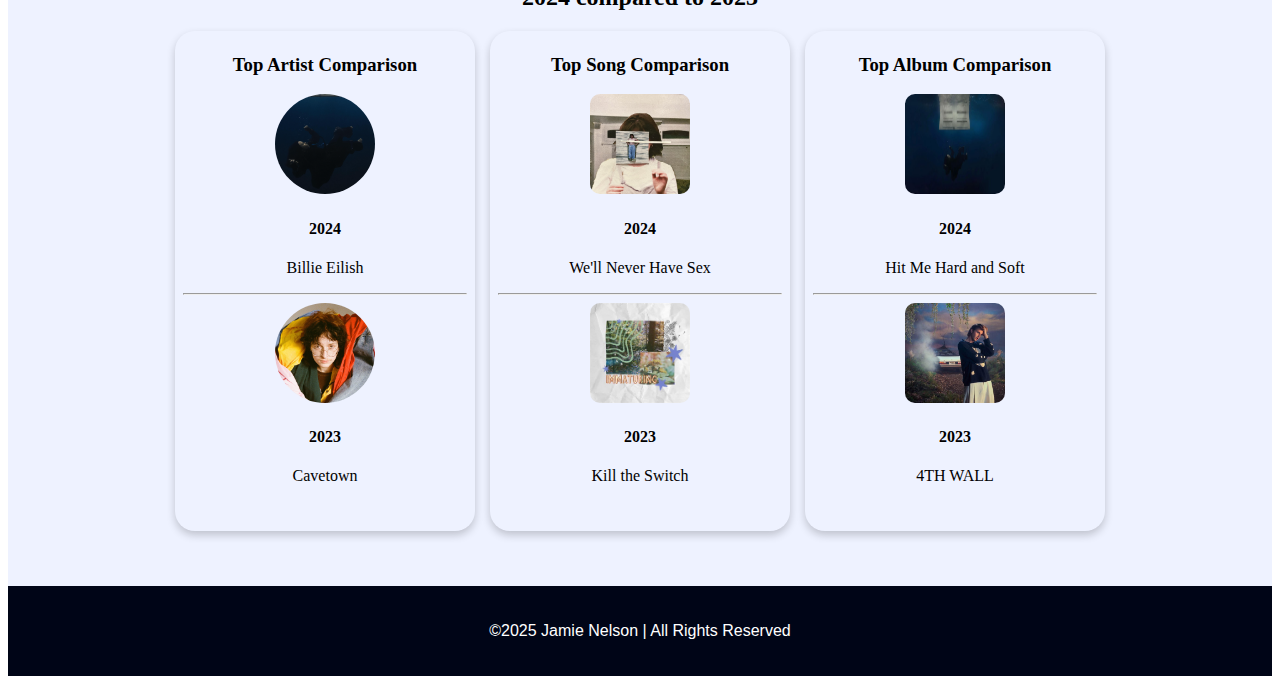
==== commit 38f84155: "Update index.html" ====
--- a/index.html
+++ b/index.html
@@ -11,11 +11,11 @@
 <body>
 
     <nav class="navbar">
-        <a href="project4.html" class="logo">
-            <img src="images/musicimg.png" class="nav-img" alt="apple music icon">
+        <a href="index.html" class="logo">
+            <img src="musicimg.png" class="nav-img" alt="apple music icon">
         </a>
             <div class="nav-links" id="navLinks">
-                <a href="project4.html">Home</a>
+                <a href="index.html">Home</a>
                 <a href="aboutme.html">About Me</a>
                 <a href="citations.html">Citations</a>
         </div>
